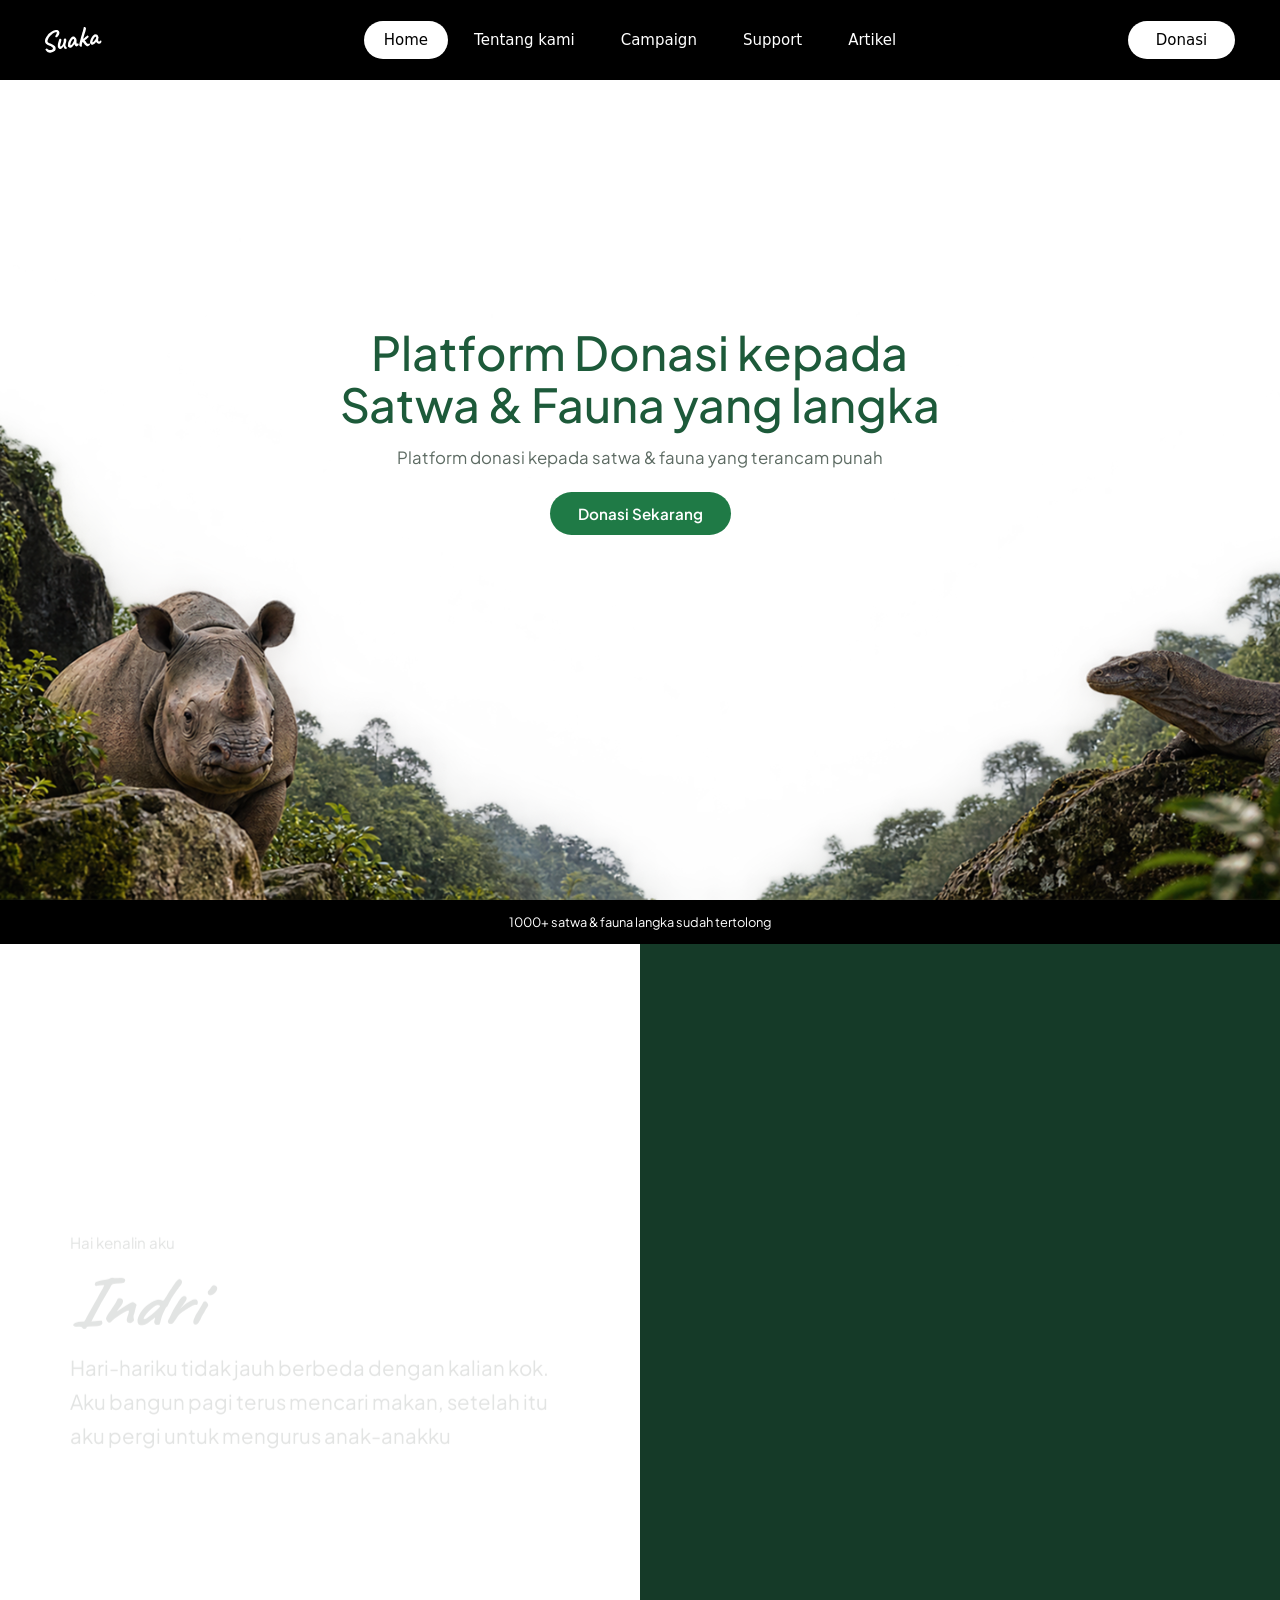
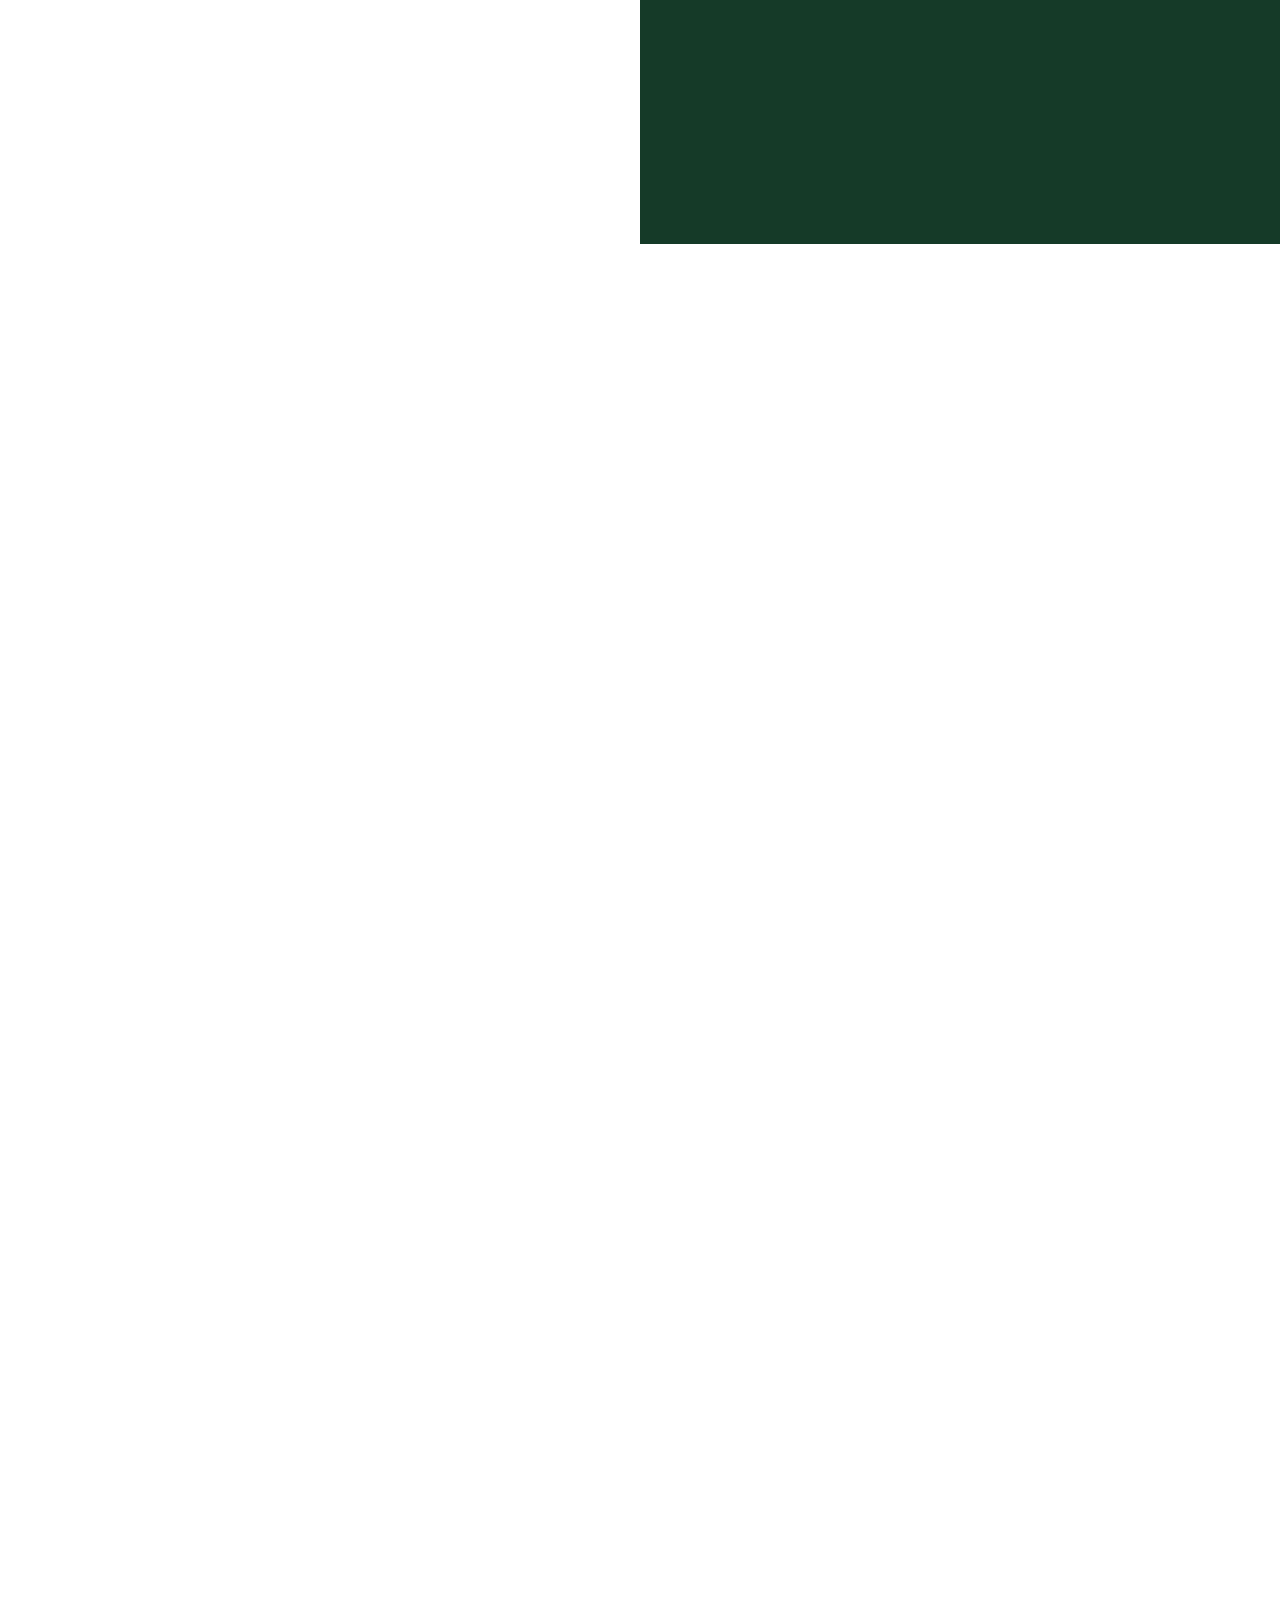
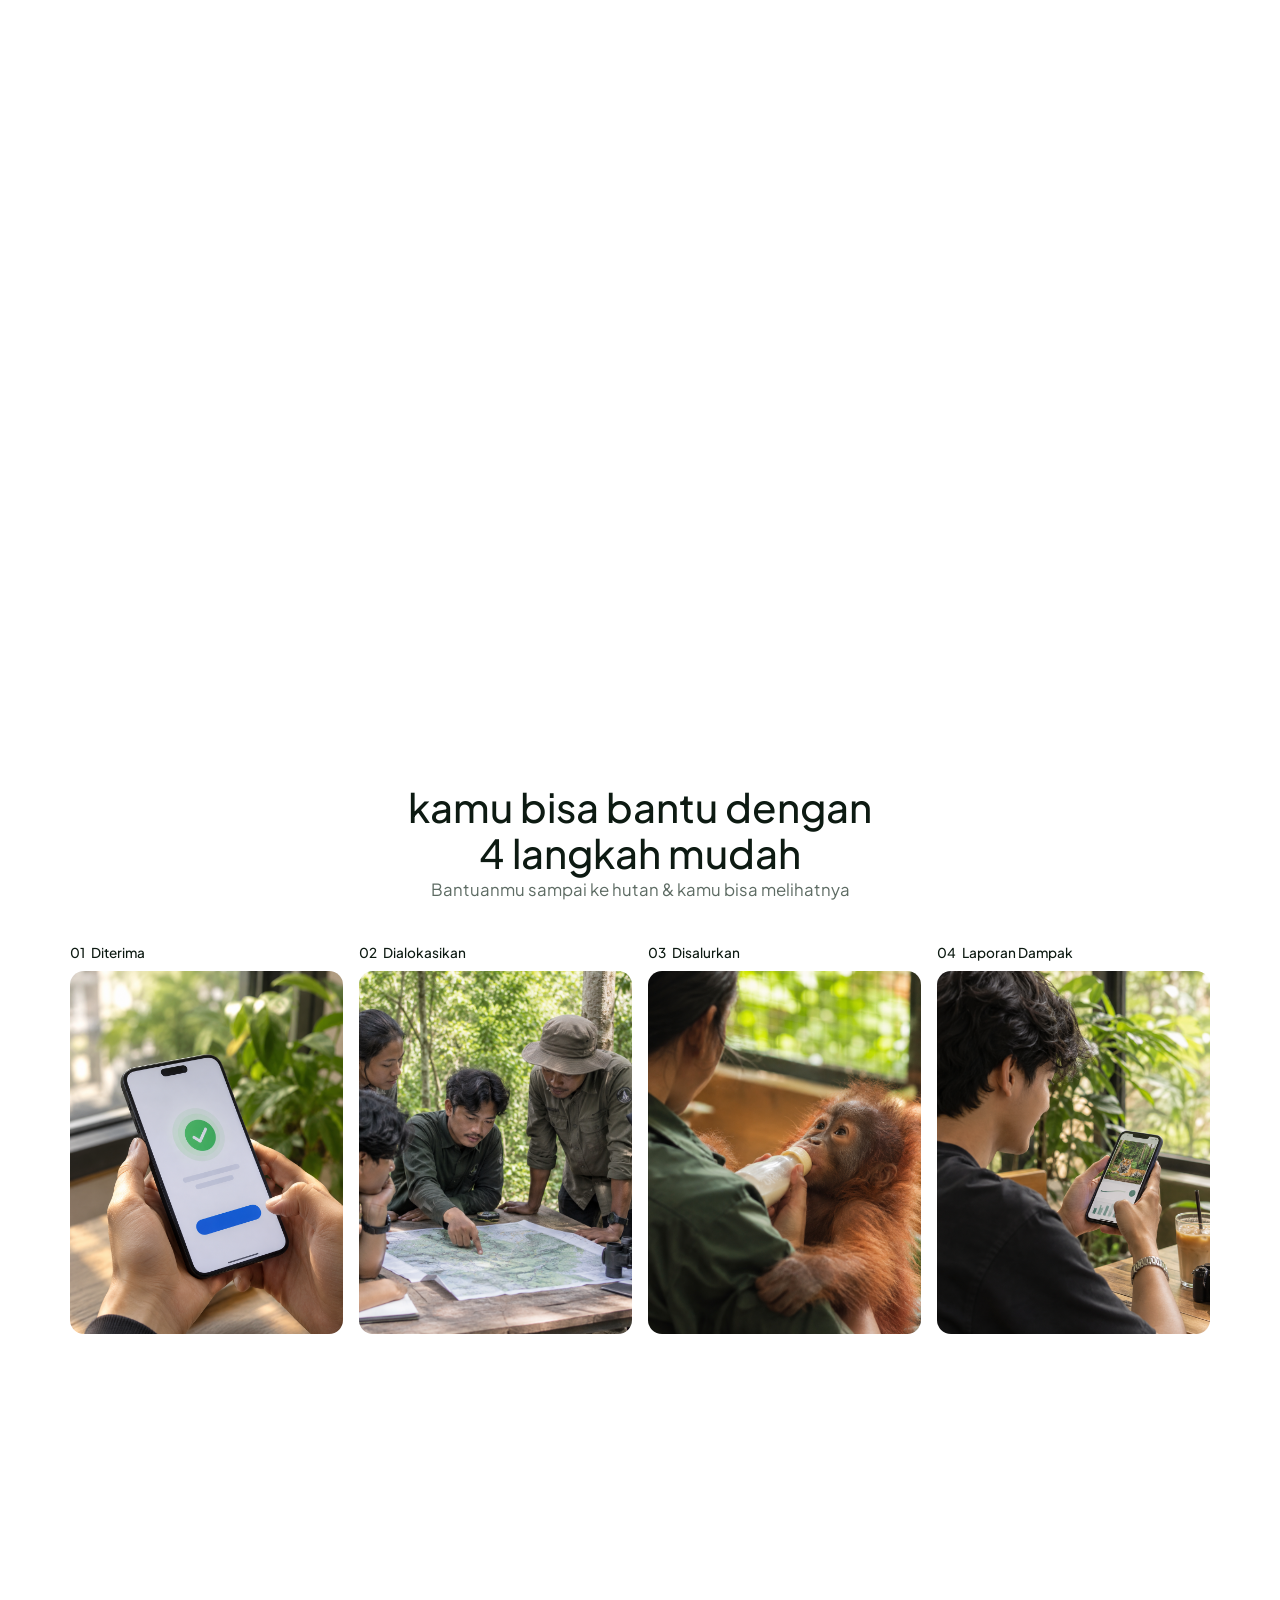
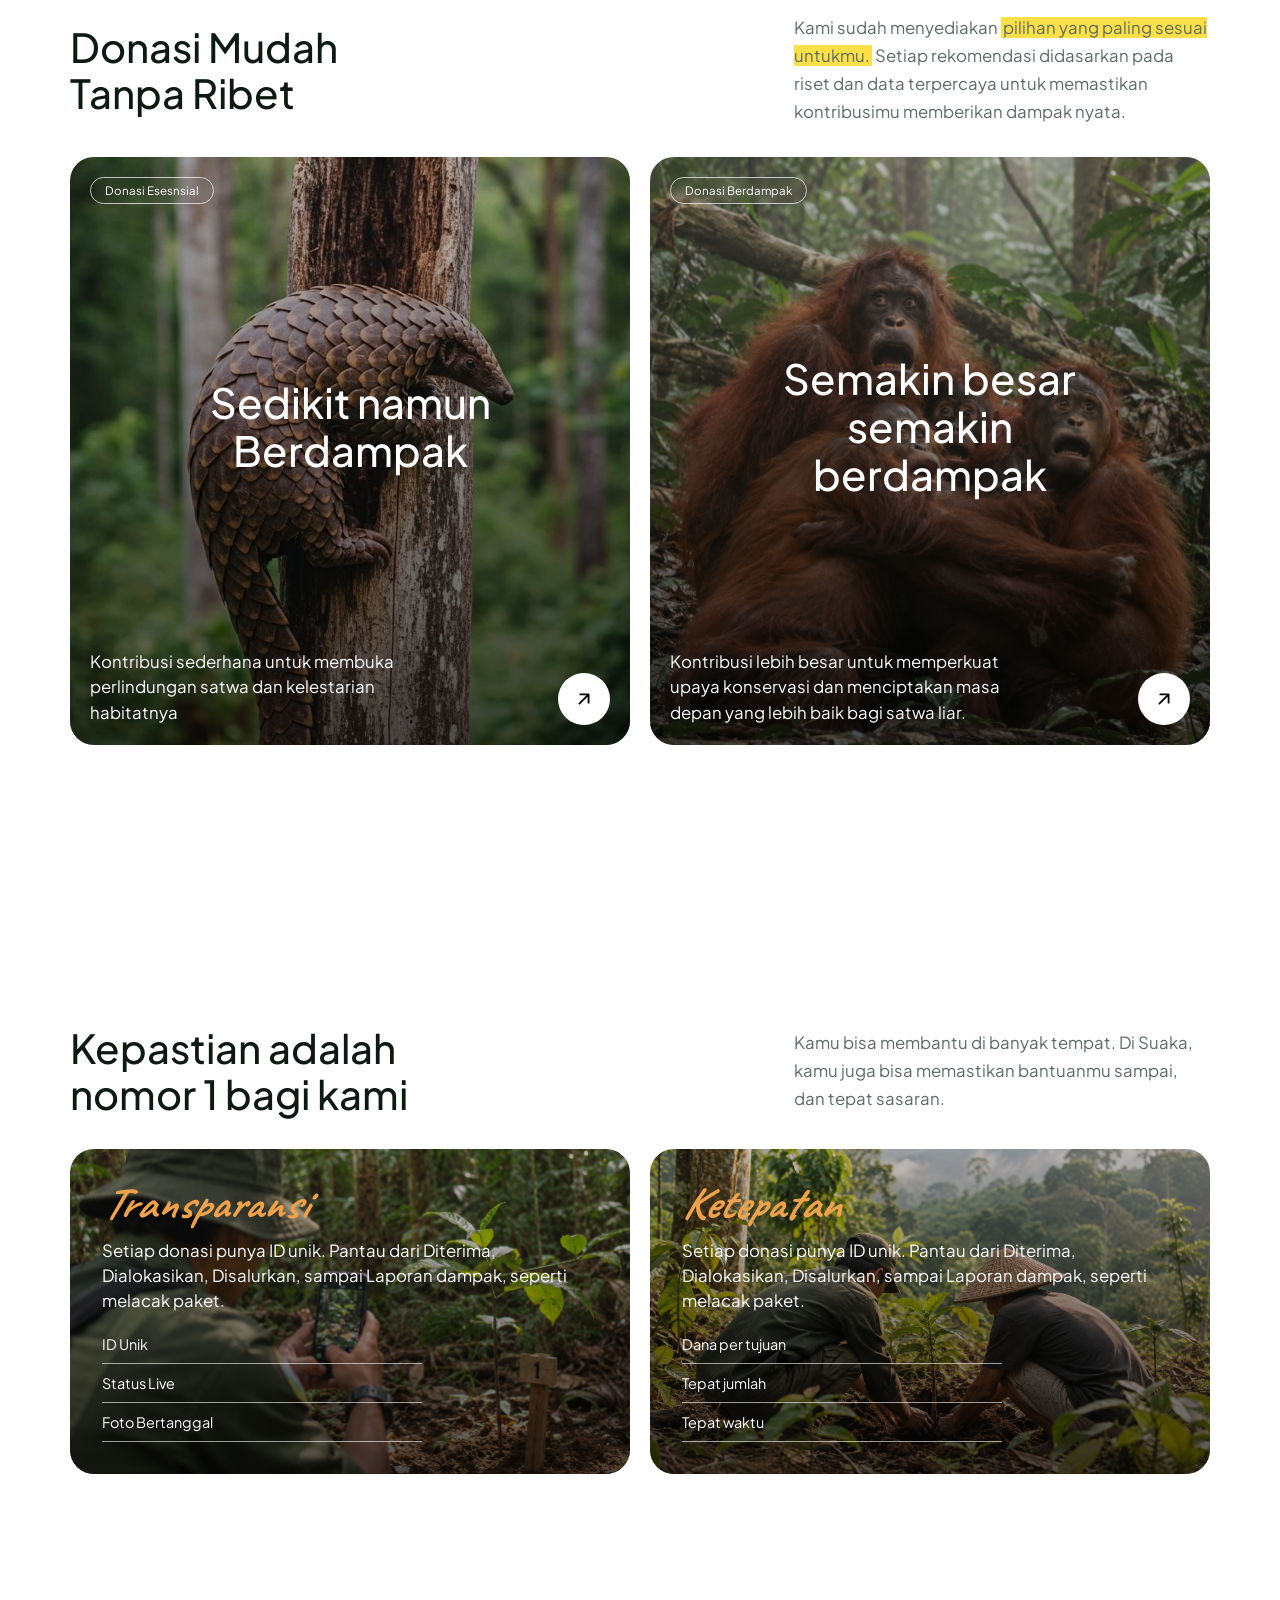
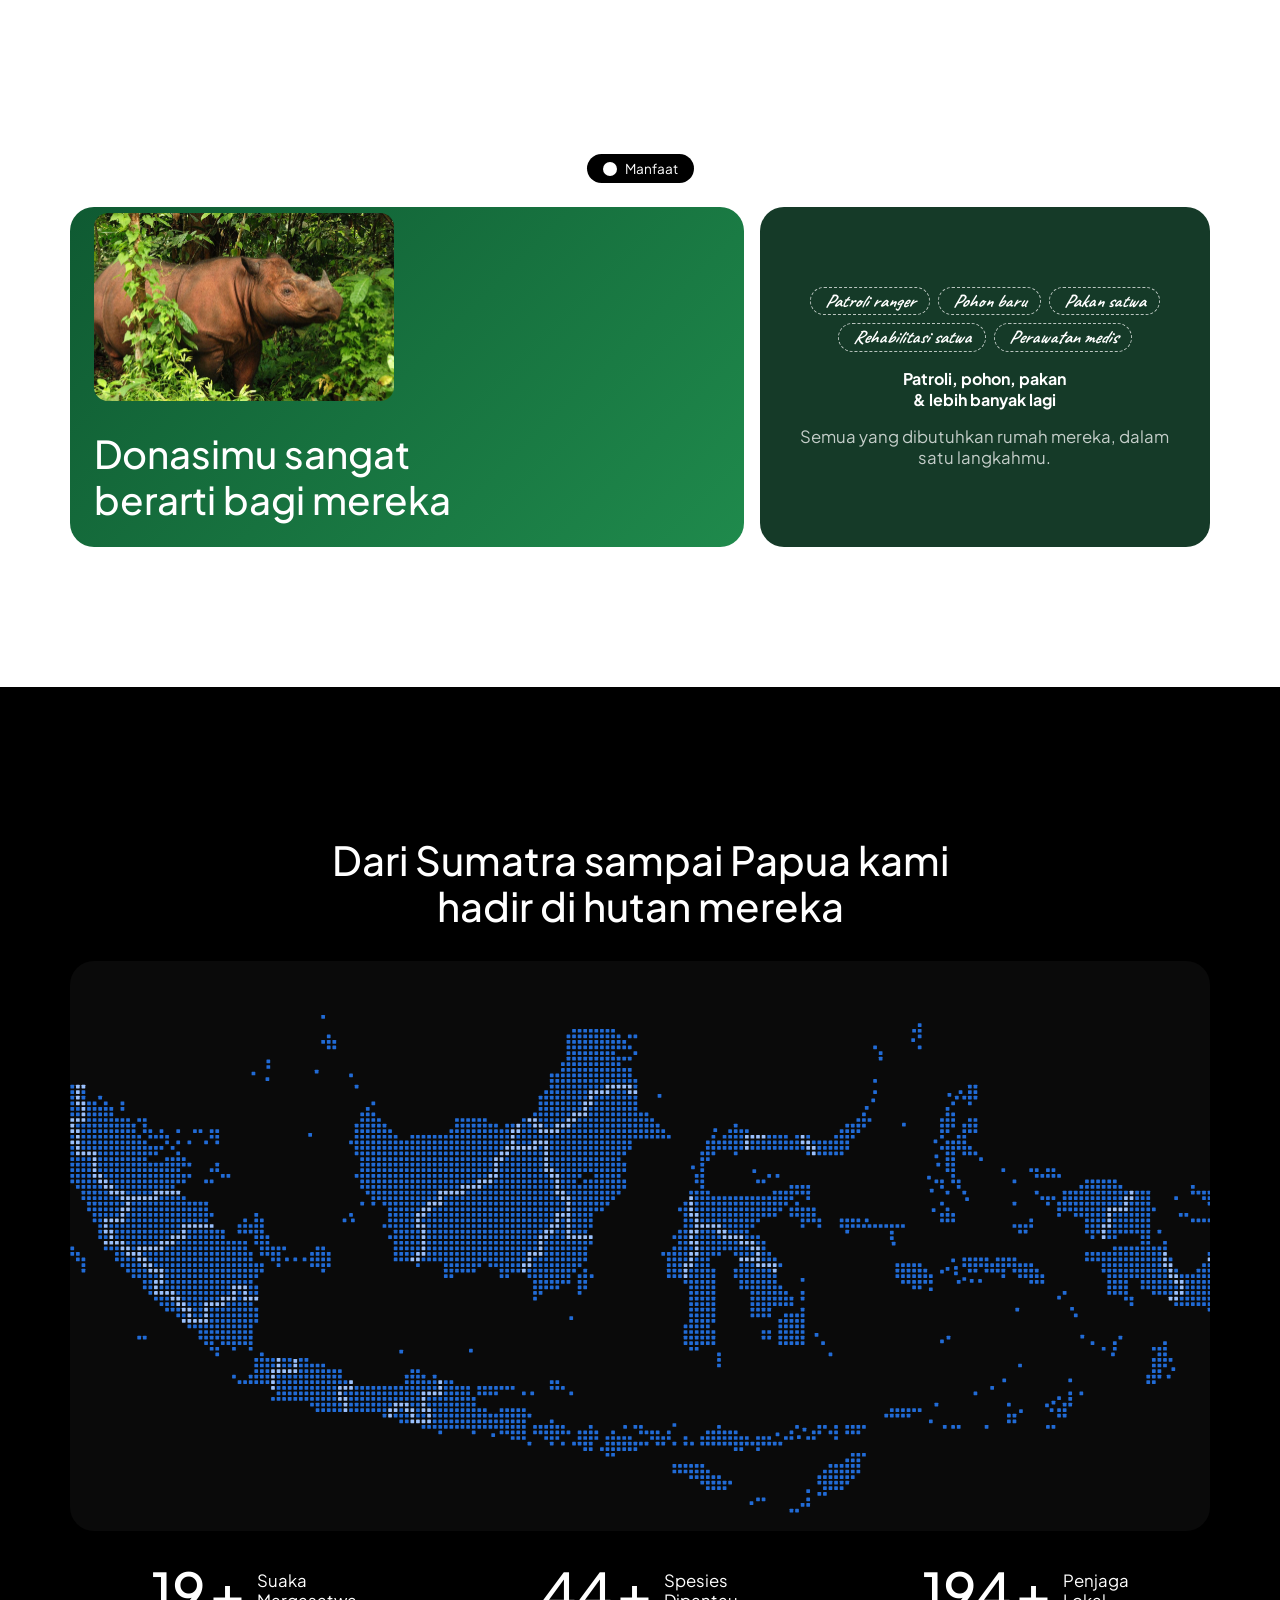
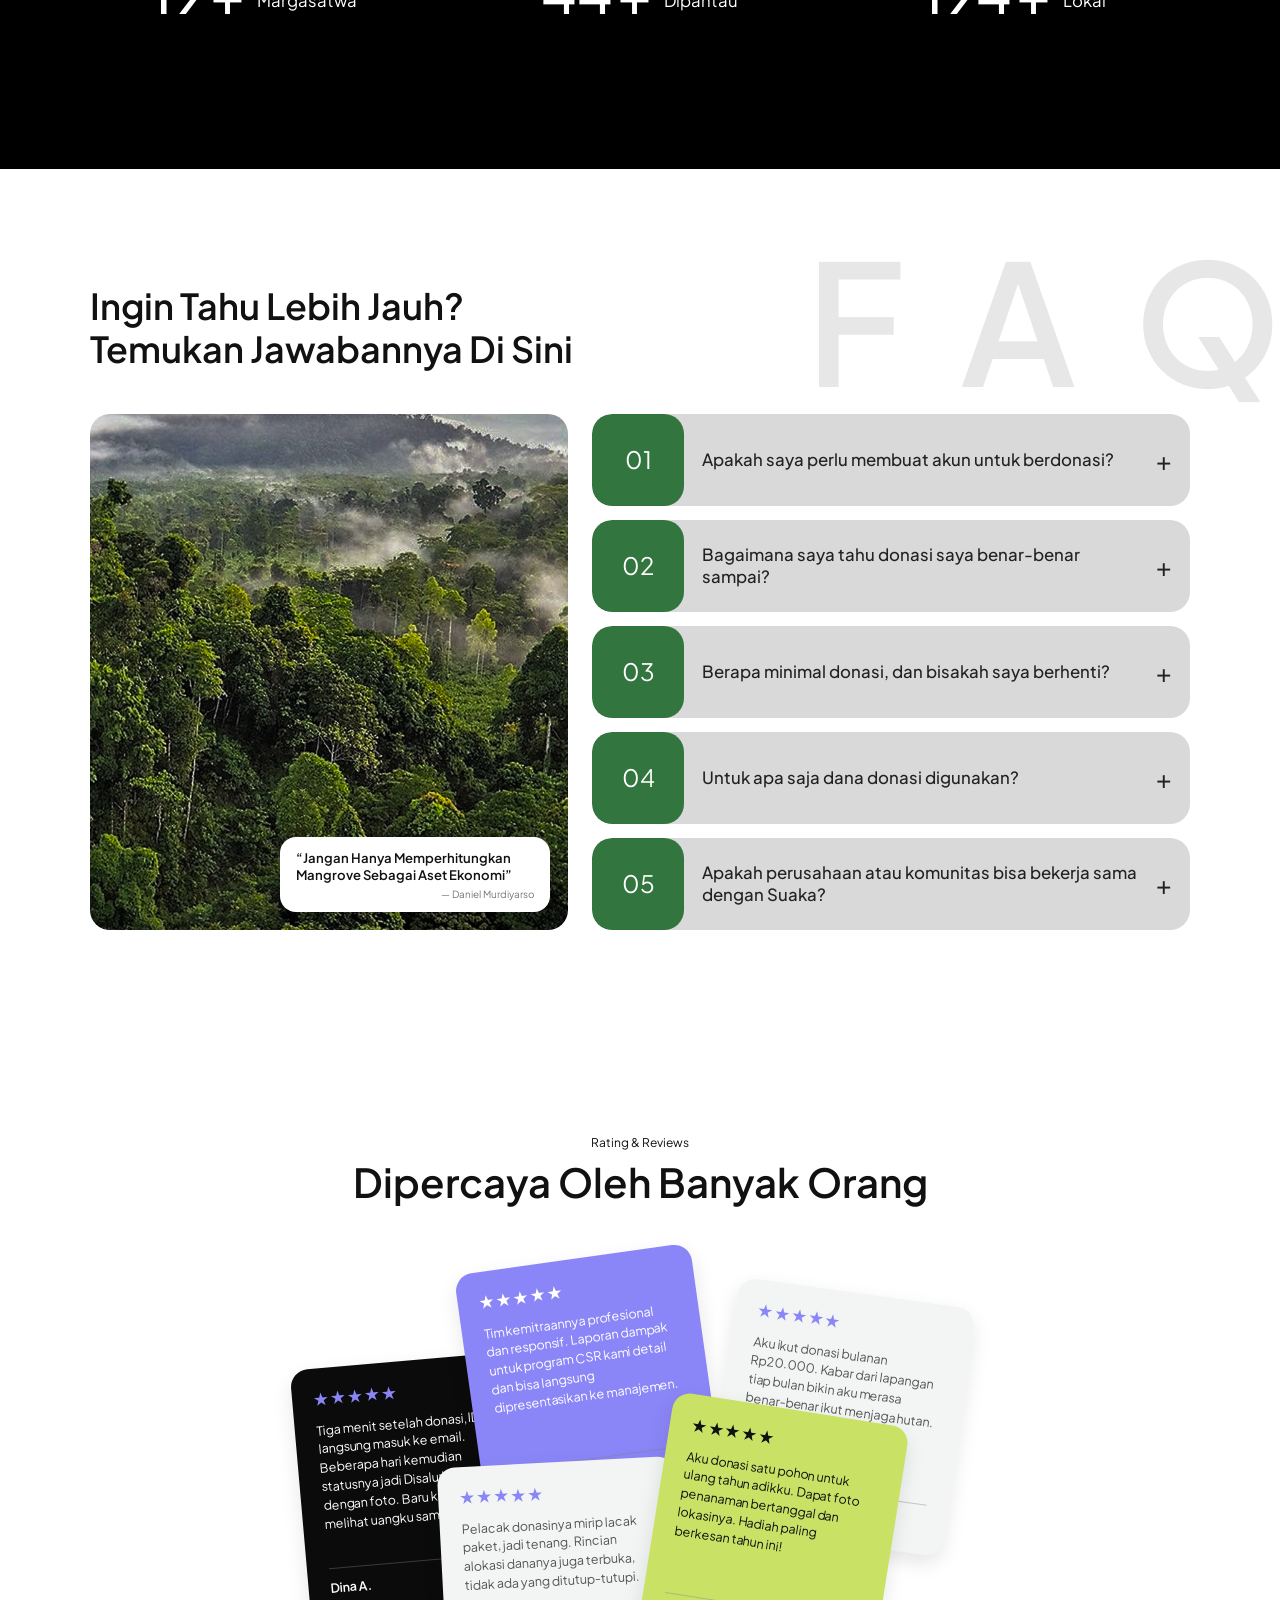
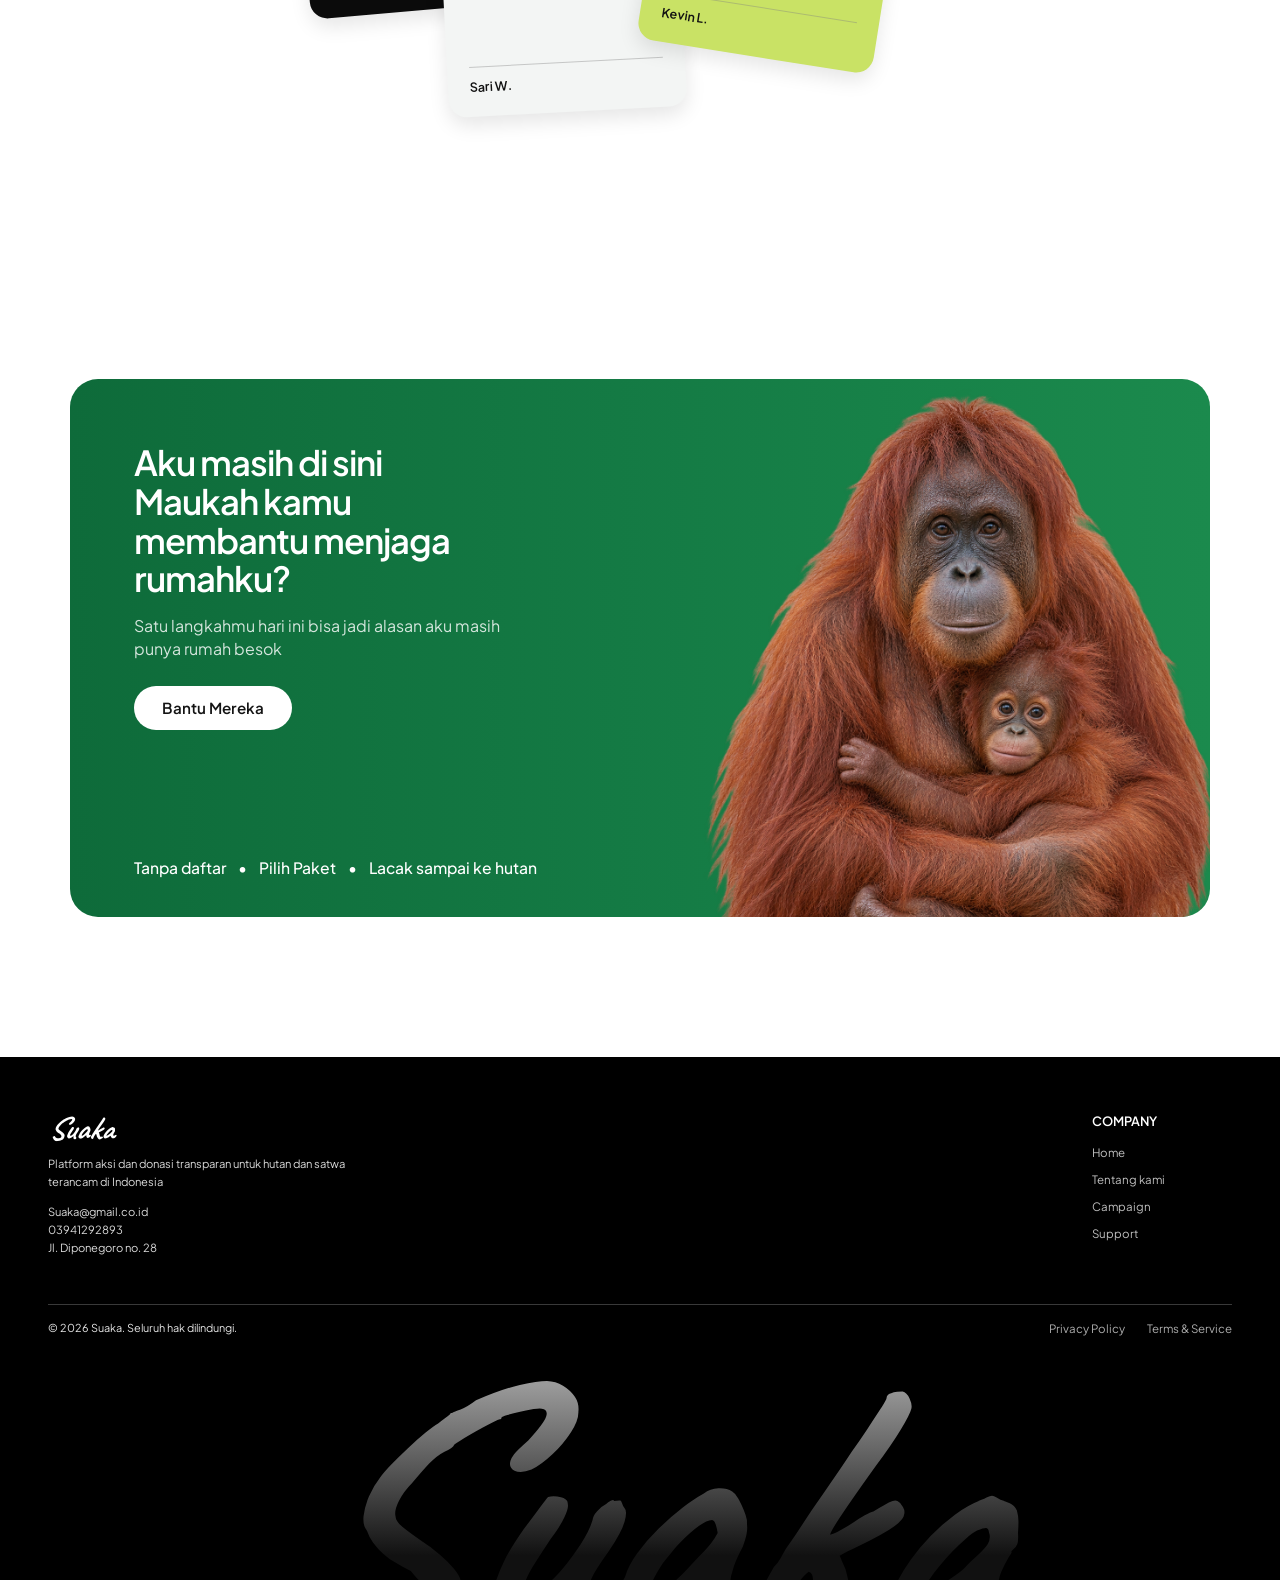
==== index.html @ 763af108 "first commit" ====
<!doctype html>
<html lang="id">
  <head>
    <meta charset="UTF-8" />
    <meta name="viewport" content="width=device-width, initial-scale=1" />
    <title>Suaka — Platform Donasi untuk Satwa & Fauna Langka</title>
    <link rel="preconnect" href="https://fonts.googleapis.com" />
    <link rel="preconnect" href="https://fonts.gstatic.com" crossorigin />
    <link
      href="https://fonts.googleapis.com/css2?family=Caveat:wght@500;700&family=Plus+Jakarta+Sans:wght@400;500;600&display=swap"
      rel="stylesheet"
    />
    <link rel="icon" href="/Asset/icons/tabicon.svg" type="image/svg+xml" />
    <link rel="stylesheet" href="css/components/navbar.css" />
    <link rel="stylesheet" href="css/components/footer.css" />
    <link rel="stylesheet" href="/css/pages/index.css" />
    <link rel="stylesheet" href="/css/components/button.css" />
    <link rel="stylesheet" href="/css/components/reveal.css" />
    <script>
      document.documentElement.classList.add("js");
    </script>
  </head>
  <body>
    <svg width="0" height="0" style="position: absolute" aria-hidden="true">
      <symbol id="i-arrow" viewBox="0 0 24 24">
        <path
          d="M7 17 17 7M8 7h9v9"
          fill="none"
          stroke="currentColor"
          stroke-width="2"
          stroke-linecap="round"
          stroke-linejoin="round"
        />
      </symbol>
    </svg>

    <div id="navbar-container"></div>
    <main>
      <section class="hero">
        <picture class="hero__bg">
          <source
            media="(max-width: 900px)"
            srcset="Asset/Image/HOMEPAGE/HeroBackground-Mobile.png"
          />
          <img
            src="Asset/Image/HOMEPAGE/hero background.png"
            alt="Badak dan komodo di tepi hutan"
          />
        </picture>
        <div class="hero__content">
          <h1>Platform Donasi kepada Satwa &amp; Fauna yang langka</h1>
          <p>Platform donasi kepada satwa &amp; fauna yang terancam punah</p>
          <a class="btn btn--green" href="Donation.html">Donasi Sekarang</a>
        </div>
      </section>
      <div class="ticker">1000+ satwa &amp; fauna langka sudah tertolong</div>

      <section class="story" id="story">
        <div class="story__text">
          <article class="story__block">
            <small>Hai kenalin aku</small>
            <h2 class="script script--xl">Indri</h2>
            <p>
              Hari-hariku tidak jauh berbeda dengan kalian kok. Aku bangun pagi
              terus mencari makan, setelah itu aku pergi untuk mengurus
              anak-anakku
            </p>
          </article>
          <article class="story__block">
            <h2 class="script">Hutan ini rumahku</h2>
            <p class="small">
              Aku hafal tiap jalurnya. Pohon mana yang berbuah, sungai mana yang
              jernih, dahan mana yang aman untuk tidur.
            </p>
          </article>
          <article class="story__block">
            <h2 class="script">Belakangan, rumahku makin sempit</h2>
            <p class="small">
              Pohon-pohon yang kukenal hilang satu per satu. Jalan menuju
              makanan jadi lebih jauh. Sekarang kami tinggal [N] ekor di alam
              liar.
            </p>
          </article>
          <article class="story__block">
            <h2 class="script">Mungkin kamu bisa bantu</h2>
            <p class="small">
              Hutan masih bisa dijaga, dan aku masih bisa pulang. Kalau kamu
              mau, mulailah dari sini.
            </p>
          </article>
        </div>
        <div class="story__media">
          <div class="media fill" data-label="video">
            <video
              src="/Asset/Video/video1x1suaka.mp4"
              autoplay
              muted
              loop
              playsinline
              preload="auto"
            ></video>
          </div>
        </div>
      </section>

      <section class="section">
        <div class="wrap">
          <header class="center">
            <h2 class="h2">kamu bisa bantu dengan<br />4 langkah mudah</h2>
            <p class="muted">
              Bantuanmu sampai ke hutan &amp; kamu bisa melihatnya
            </p>
          </header>
          <div class="steps">
            <article class="step">
              <h3><span>01</span> Diterima</h3>
              <div class="media" data-label="Foto: konfirmasi donasi di ponsel">
                <img
                  src="/Asset/Image/HOMEPAGE/Home-Langkah-Diterima.png"
                  alt=""
                />
              </div>
            </article>
            <article class="step">
              <h3><span>02</span> Dialokasikan</h3>
              <div class="media" data-label="Foto: tim membaca peta">
                <img
                  src="/Asset/Image/HOMEPAGE/Home-Langkah-Dialokasikan.png"
                  alt=""
                />
              </div>
            </article>
            <article class="step">
              <h3><span>03</span> Disalurkan</h3>
              <div class="media" data-label="Foto: ranger merawat orangutan">
                <img
                  src="/Asset/Image/HOMEPAGE/Home-Langkah-Disalurkan.png"
                  alt=""
                />
              </div>
            </article>
            <article class="step">
              <h3><span>04</span> Laporan Dampak</h3>
              <div class="media" data-label="Foto: laporan di tablet">
                <img
                  src="/Asset/Image/HOMEPAGE/Home_langkah_Laporan.png"
                  alt=""
                />
              </div>
            </article>
          </div>
        </div>
      </section>

      <section class="section">
        <div class="wrap">
          <header class="sec-head">
            <h2 class="h2">Donasi Mudah<br />Tanpa Ribet</h2>
            <p class="muted">
              Kami sudah menyediakan
              <mark>pilihan yang paling sesuai untukmu.</mark> Setiap
              rekomendasi didasarkan pada riset dan data terpercaya untuk
              memastikan kontribusimu memberikan dampak nyata.
            </p>
          </header>
          <div class="grid-2">
            <a class="card card--photo" href="donasi.html#esensial">
              <div class="media fill" data-label="Foto: trenggiling">
                <img
                  src="/Asset/Image/HOMEPAGE/Home_Donasi_Dampak.jpg"
                  alt=""
                />
              </div>
              <span class="chip">Donasi Esesnsial</span>
              <h3 class="card__title">Sedikit namun<br />Berdampak</h3>
              <p class="card__cap">
                Kontribusi sederhana untuk membuka perlindungan satwa dan
                kelestarian habitatnya
              </p>
              <span class="circle"
                ><svg width="22" height="22"><use href="#i-arrow" /></svg
              ></span>
            </a>
            <a class="card card--photo" href="donasi.html#berdampak">
              <div class="media fill" data-label="Foto: orangutan">
                <img
                  src="/Asset/Image/HOMEPAGE/Home-DonasiBerdampak.png"
                  alt=""
                />
              </div>
              <span class="chip">Donasi Berdampak</span>
              <h3 class="card__title">
                Semakin besar<br />semakin<br />berdampak
              </h3>
              <p class="card__cap">
                Kontribusi lebih besar untuk memperkuat upaya konservasi dan
                menciptakan masa depan yang lebih baik bagi satwa liar.
              </p>
              <span class="circle"
                ><svg width="22" height="22"><use href="#i-arrow" /></svg
              ></span>
            </a>
          </div>
        </div>
      </section>

      <section class="section">
        <div class="wrap">
          <header class="sec-head">
            <h2 class="h2">Kepastian adalah<br />nomor 1 bagi kami</h2>
            <p class="muted">
              Kamu bisa membantu di banyak tempat. Di Suaka, kamu juga bisa
              memastikan bantuanmu sampai, dan tepat sasaran.
            </p>
          </header>
          <div class="grid-2">
            <article class="card card--info">
              <div class="media fill" data-label="Foto: ranger">
                <img src="/Asset/Image/HOMEPAGE/Home_Transparansi.png" alt="" />
              </div>
              <h3 class="script script--gold">Transparansi</h3>
              <p>
                Setiap donasi punya ID unik. Pantau dari Diterima, Dialokasikan,
                Disalurkan, sampai Laporan dampak, seperti melacak paket.
              </p>
              <ul class="lines">
                <li>ID Unik</li>
                <li>Status Live</li>
                <li>Foto Bertanggal</li>
              </ul>
            </article>
            <article class="card card--info">
              <div class="media fill" data-label="Foto: tim lapangan">
                <img src="/Asset/Image/HOMEPAGE/Home_Ketepatan.png" alt="" />
              </div>
              <h3 class="script script--gold">Ketepatan</h3>
              <p>
                Setiap donasi punya ID unik. Pantau dari Diterima, Dialokasikan,
                Disalurkan, sampai Laporan dampak, seperti melacak paket.
              </p>
              <ul class="lines">
                <li>Dana per tujuan</li>
                <li>Tepat jumlah</li>
                <li>Tepat waktu</li>
              </ul>
            </article>
          </div>
        </div>
      </section>

      <section class="section">
        <div class="wrap">
          <div class="center">
            <span class="pill"><i></i>Manfaat</span>
          </div>
          <div class="benefit">
            <div class="benefit__main">
              <div class="media benefit__img" data-label="Foto: badak">
                <img src="/Asset/Image/HOMEPAGE/Home_Manfaat.jpg" alt="" />
              </div>
              <h3>Donasimu sangat<br />berarti bagi mereka</h3>
            </div>
            <div class="benefit__side">
              <ul class="tags">
                <li class="script">Patroli ranger</li>
                <li class="script">Pohon baru</li>
                <li class="script">Pakan satwa</li>
                <li class="script">Rehabilitasi satwa</li>
                <li class="script">Perawatan medis</li>
              </ul>
              <p>
                <b>Patroli, pohon, pakan<br />&amp; lebih banyak lagi</b>
              </p>
              <small
                >Semua yang dibutuhkan rumah mereka, dalam satu
                langkahmu.</small
              >
            </div>
          </div>
        </div>
      </section>

      <section class="reach">
        <div class="wrap">
          <h2 class="h2">
            Dari Sumatra sampai Papua kami<br />hadir di hutan mereka
          </h2>

          <div
            class="media reach__map"
            data-label="SVG peta Indonesia (titik-titik)"
          >
            <img src="/Asset/Svg/Hero_Indonesia_Map.svg" alt="" />
          </div>
          <div class="stats">
            <div class="stat">
              <b data-count="20">0</b><span>+</span
              ><small>Suaka<br />Margasatwa</small>
            </div>
            <div class="stat">
              <b data-count="45">0</b><span>+</span
              ><small>Spesies<br />Dipantau</small>
            </div>
            <div class="stat">
              <b data-count="200">0</b><span>+</span
              ><small>Penjaga<br />Lokal</small>
            </div>
          </div>
        </div>
      </section>
      <!-- ================= FAQ ================= -->
      <section class="faq" id="faq" aria-labelledby="faqTitle">
        <div class="faq__wrap">
          <header class="faq__head">
            <h2 id="faqTitle">
              Ingin Tahu Lebih Jauh?<br />Temukan Jawabannya Di Sini
            </h2>
            <span class="faq__mark" aria-hidden="true">FAQ</span>
          </header>

          <div class="faq__grid">
            <figure class="faq__photo">
              <!-- Ganti dengan <img src="..." alt="Hutan tropis berkabut"> -->
              <div class="media" data-label="Foto: hutan tropis berkabut">
                <img src="/Asset/Image/HOMEPAGE/Home_faq.png" alt="" />
              </div>
              <figcaption class="faq__quote">
                <p>
                  “Jangan Hanya Memperhitungkan Mangrove Sebagai Aset Ekonomi”
                </p>
                <cite>— Daniel Murdiyarso</cite>
              </figcaption>
            </figure>

            <div class="faq__list">
              <article class="faq__item">
                <h3>
                  <button
                    class="faq__q"
                    type="button"
                    id="faq-q1"
                    aria-expanded="false"
                    aria-controls="faq-a1"
                  >
                    <span class="faq__n">01</span
                    ><span
                      >Apakah saya perlu membuat akun untuk berdonasi?</span
                    >
                  </button>
                </h3>
                <div
                  class="faq__a"
                  id="faq-a1"
                  role="region"
                  aria-labelledby="faq-q1"
                >
                  <div>
                    <p>
                      Tidak perlu. Kamu bisa berdonasi tanpa akun dan langsung
                      mendapat ID donasi unik yang dipakai untuk melacak
                      donasimu.
                    </p>
                  </div>
                </div>
              </article>

              <article class="faq__item">
                <h3>
                  <button
                    class="faq__q"
                    type="button"
                    id="faq-q2"
                    aria-expanded="false"
                    aria-controls="faq-a2"
                  >
                    <span class="faq__n">02</span
                    ><span
                      >Bagaimana saya tahu donasi saya benar-benar sampai?</span
                    >
                  </button>
                </h3>
                <div
                  class="faq__a"
                  id="faq-a2"
                  role="region"
                  aria-labelledby="faq-q2"
                >
                  <div>
                    <p>
                      Lewat Pelacak Donasi: statusnya bergerak dari Diterima,
                      Dialokasikan, Disalurkan, hingga Laporan Dampak. Setiap
                      tahap punya tanggal dan keterangan, dilengkapi foto
                      bertanggal dari lapangan.
                    </p>
                  </div>
                </div>
              </article>

              <article class="faq__item">
                <h3>
                  <button
                    class="faq__q"
                    type="button"
                    id="faq-q3"
                    aria-expanded="false"
                    aria-controls="faq-a3"
                  >
                    <span class="faq__n">03</span
                    ><span
                      >Berapa minimal donasi, dan bisakah saya berhenti?</span
                    >
                  </button>
                </h3>
                <div
                  class="faq__a"
                  id="faq-a3"
                  role="region"
                  aria-labelledby="faq-q3"
                >
                  <div>
                    <p>
                      Sekali donasi mulai dari Rp25.000, dan donasi bulanan
                      mulai dari Rp20.000 per bulan. Donasi bulanan bisa kamu
                      hentikan kapan saja.
                    </p>
                  </div>
                </div>
              </article>

              <article class="faq__item">
                <h3>
                  <button
                    class="faq__q"
                    type="button"
                    id="faq-q4"
                    aria-expanded="false"
                    aria-controls="faq-a4"
                  >
                    <span class="faq__n">04</span
                    ><span>Untuk apa saja dana donasi digunakan?</span>
                  </button>
                </h3>
                <div
                  class="faq__a"
                  id="faq-a4"
                  role="region"
                  aria-labelledby="faq-q4"
                >
                  <div>
                    <p>
                      Untuk program di lapangan: patroli ranger, penanaman
                      pohon, pakan satwa, rehabilitasi, dan perawatan medis.
                      Rincian alokasinya terbuka dan bisa kamu lihat sebelum
                      membayar.
                    </p>
                  </div>
                </div>
              </article>

              <article class="faq__item">
                <h3>
                  <button
                    class="faq__q"
                    type="button"
                    id="faq-q5"
                    aria-expanded="false"
                    aria-controls="faq-a5"
                  >
                    <span class="faq__n">05</span
                    ><span
                      >Apakah perusahaan atau komunitas bisa bekerja sama dengan
                      Suaka?</span
                    >
                  </button>
                </h3>
                <div
                  class="faq__a"
                  id="faq-a5"
                  role="region"
                  aria-labelledby="faq-q5"
                >
                  <div>
                    <p>
                      Bisa. Ada skema Sponsorship Program, Kolaborasi Program,
                      dan Mitra Utama. Ajukan lewat
                      <a href="/kemitraan.html">formulir kemitraan</a>, dan tim
                      kami akan menghubungimu.
                    </p>
                  </div>
                </div>
              </article>
            </div>
          </div>
        </div>
      </section>

      <!-- ================= TESTIMONI ================= -->
      <section class="reviews" aria-labelledby="revTitle">
        <p class="reviews__eyebrow">Rating &amp; Reviews</p>
        <h2 id="revTitle">Dipercaya Oleh Banyak Orang</h2>

        <div class="rev">
          <figure class="rcard rcard--black" tabindex="0">
            <div class="stars" role="img" aria-label="5 dari 5 bintang">
              ★★★★★
            </div>
            <blockquote>
              Tiga menit setelah donasi, ID unik langsung masuk ke email.
              Beberapa hari kemudian statusnya jadi Disalurkan lengkap dengan
              foto. Baru kali ini aku bisa melihat uangku sampai.
            </blockquote>
            <figcaption>Dina A.</figcaption>
          </figure>

          <figure class="rcard rcard--purple" tabindex="0">
            <div class="stars" role="img" aria-label="5 dari 5 bintang">
              ★★★★★
            </div>
            <blockquote>
              Tim kemitraannya profesional dan responsif. Laporan dampak untuk
              program CSR kami detail dan bisa langsung dipresentasikan ke
              manajemen.
            </blockquote>
            <figcaption>Raka P.</figcaption>
          </figure>

          <figure class="rcard rcard--grey1" tabindex="0">
            <div class="stars" role="img" aria-label="5 dari 5 bintang">
              ★★★★★
            </div>
            <blockquote>
              Aku ikut donasi bulanan Rp20.000. Kabar dari lapangan tiap bulan
              bikin aku merasa benar-benar ikut menjaga hutan.
            </blockquote>
            <figcaption>Made S.</figcaption>
          </figure>

          <figure class="rcard rcard--grey2" tabindex="0">
            <div class="stars" role="img" aria-label="5 dari 5 bintang">
              ★★★★★
            </div>
            <blockquote>
              Pelacak donasinya mirip lacak paket, jadi tenang. Rincian alokasi
              dananya juga terbuka, tidak ada yang ditutup-tutupi.
            </blockquote>
            <figcaption>Sari W.</figcaption>
          </figure>

          <figure class="rcard rcard--lime" tabindex="0">
            <div class="stars" role="img" aria-label="5 dari 5 bintang">
              ★★★★★
            </div>
            <blockquote>
              Aku donasi satu pohon untuk ulang tahun adikku. Dapat foto
              penanaman bertanggal dan lokasinya. Hadiah paling berkesan tahun
              ini!
            </blockquote>
            <figcaption>Kevin L.</figcaption>
          </figure>
        </div>
      </section>

      <section class="section">
        <div class="wrap">
          <div class="cta">
            <div class="cta__text">
              <h2>
                Aku masih di sini<br />Maukah kamu membantu menjaga<br />rumahku?
              </h2>
              <p>
                Satu langkahmu hari ini bisa jadi alasan aku masih punya rumah
                besok
              </p>
              <a class="btn" href="Donation.html">Bantu Mereka</a>
              <ul class="cta__notes">
                <li>Tanpa daftar</li>
                <li>Pilih Paket</li>
                <li>Lacak sampai ke hutan</li>
              </ul>
            </div>
            <div
              class="media cta__img"
              data-label="Foto: orangutan dan anaknya (PNG tanpa latar)"
            >
              <img src="/Asset/Image/HOMEPAGE/Home-LastCTA.png" alt="" />
            </div>
          </div>
        </div>
      </section>
    </main>
    <div id="site-footer"></div>

    <script src="/js/pages/faq-reviews.js" defer></script>
    <script src="/js/core/reveal.js" defer></script>
    <script src="js/pages/index.js" defer></script>
    <script src="/js/core/components.js" defer></script>
    <script src="/js/modules/navbar.js" defer></script>
  </body>
</html>
---- css/components/navbar.css ----
:root {
  --nav-bg: #000;
  --nav-fg: #fff;
  --nav-active-bg: #fff;
  --nav-active-fg: #000;

  --nav-gap-scrolled: 12px;
  --nav-speed: 0.45s;
  --nav-ease: cubic-bezier(0.4, 0, 0.2, 1);
}

.navbar {
  --nav-h: 64px;

  position: fixed;
  top: 0;
  left: 0;
  right: 0;
  z-index: 1000;
  margin: 0;
  border-radius: 0;
  background: var(--nav-bg);
  color: var(--nav-fg);
  font-family:
    "Inter",
    system-ui,
    -apple-system,
    "Segoe UI",
    Roboto,
    sans-serif;
  transition:
    margin var(--nav-speed) var(--nav-ease),
    border-radius var(--nav-speed) var(--nav-ease),
    box-shadow var(--nav-speed) var(--nav-ease);
}

.navbar.is-scrolled {
  --nav-h: 56px;

  margin: 8px;
  border-radius: 40px;
  box-shadow:
    0 0 0 1px rgba(14, 8, 8, 0.08),
    0 10px 30px rgba(0, 0, 0, 0.35);
}

.navbar__inner {
  display: flex;
  align-items: center;
  justify-content: space-between;
  height: var(--nav-h);
  padding: 0 20px;
  transition:
    height var(--nav-speed) var(--nav-ease),
    padding var(--nav-speed) var(--nav-ease);
}

.navbar.is-scrolled .navbar__inner {
  padding: 0 12px 0 20px;
}

.navbar__brand {
  display: inline-flex;
  align-items: center;
  justify-self: start;
  color: inherit;
  text-decoration: none;
}
.navbar__brand img {
  display: block;
  height: 26px;
  width: auto;
  filter: brightness(0) invert(1);
}

.navbar__logo {
  display: block;
  height: 32px;
  width: auto;
}

.navbar__logo--placeholder {
  display: inline-flex;
  align-items: center;
  justify-content: center;
  min-width: 96px;
  height: 32px;
  border: 1px dashed rgba(255, 255, 255, 0.4);
  border-radius: 8px;
  font-size: 0.75rem;
  letter-spacing: 0.08em;
  color: rgba(255, 255, 255, 0.6);
}

.navbar__toggle {
  position: relative;
  width: 44px;
  height: 44px;
  padding: 0;
  border: 0;
  border-radius: 50%;
  background: transparent;
  color: inherit;
  cursor: pointer;
}

.navbar__bar {
  position: absolute;
  left: 12px;
  right: 12px;
  height: 2px;
  border-radius: 2px;
  background: currentColor;
  transition:
    top 0.3s var(--nav-ease),
    transform 0.3s var(--nav-ease);
}

.navbar__bar:nth-child(1) {
  top: 17px;
}
.navbar__bar:nth-child(2) {
  top: 25px;
}

.navbar.is-open .navbar__bar:nth-child(1) {
  top: 21px;
  transform: rotate(45deg);
}
.navbar.is-open .navbar__bar:nth-child(2) {
  top: 21px;
  transform: rotate(-45deg);
}

.navbar__nav {
  position: absolute;
  top: calc(100% + 8px);
  left: 0;
  right: 0;
  display: flex;
  flex-direction: column;
  gap: 8px;
  padding: 12px;
  border-radius: 28px;
  background: var(--nav-bg);
  box-shadow:
    0 0 0 1px rgba(255, 255, 255, 0.1),
    0 16px 40px rgba(0, 0, 0, 0.35);

  opacity: 0;
  visibility: hidden;
  transform: translateY(-8px) scale(0.98);
  transform-origin: top center;
  transition:
    opacity 0.25s ease,
    transform 0.3s var(--nav-ease),
    visibility 0s linear 0.3s;
}

.navbar.is-open .navbar__nav {
  opacity: 1;
  visibility: visible;
  transform: none;
  transition:
    opacity 0.25s ease,
    transform 0.3s var(--nav-ease),
    visibility 0s;
}

.navbar__links {
  position: relative;
  display: flex;
  flex-direction: column;
  gap: 4px;
  margin: 0;
  padding: 0;
  list-style: none;
}

.navbar__link {
  position: relative;
  z-index: 1;
  display: block;
  padding: 14px 20px;
  border-radius: 999px;
  color: var(--nav-fg);
  font-size: 1rem;
  font-weight: 500;
  line-height: 1.2;
  text-decoration: none;
  white-space: nowrap;
  transition:
    color 0.35s var(--nav-ease),
    background-color 0.2s ease;
}

.navbar__link:not(.is-active):hover {
  color: rgba(255, 255, 255, 0.65);
}

.navbar__link.is-active {
  background: var(--nav-active-bg);
  color: var(--nav-active-fg);
}

.navbar__indicator {
  display: none;
}

.navbar__donate {
  display: inline-flex;
  align-items: center;
  justify-content: center;
  justify-self: end;
  margin-top: 4px;
  padding: 14px 28px;
  border-radius: 999px;
  background: #fff;
  color: #000;
  font-size: 1rem;
  font-weight: 500;
  line-height: 1.2;
  text-decoration: none;
  transition:
    background-color 0.2s ease,
    transform 0.2s ease;
}

.navbar__donate:hover {
  background: #e6e6e6;
}
.navbar__donate:active {
  transform: scale(0.97);
}

.navbar a:focus-visible,
.navbar__toggle:focus-visible {
  outline: 2px solid #fff;
  outline-offset: 3px;
}

@media (min-width: 768px) {
  .navbar {
    --nav-h: 72px;
  }

  .navbar.is-scrolled {
    --nav-h: 60px;
    margin: var(--nav-gap-scrolled);
  }

  .navbar__inner {
    display: grid;
    grid-template-columns: 1fr auto 1fr;
    padding: 0 clamp(20px, 3.5vw, 48px);
  }

  .navbar.is-scrolled .navbar__inner {
    padding: 0 clamp(12px, 1.5vw, 16px) 0 clamp(20px, 2.5vw, 32px);
  }

  .navbar__toggle {
    display: none;
  }

  .navbar__nav {
    display: contents;
    visibility: visible;
  }

  .navbar__links {
    flex-direction: row;
    align-items: center;
    gap: 2px;
  }

  .navbar__link {
    padding: 10px clamp(12px, 1.6vw, 20px);
    font-size: 0.875rem;
    background: transparent;
  }

  .navbar__link.is-active {
    background: transparent;
  }

  .navbar__indicator {
    display: block;
    position: absolute;
    top: 0;
    left: 0;
    z-index: 0;
    width: 0;
    height: 100%;
    border-radius: 999px;
    background: var(--nav-active-bg);
    opacity: 0;
    pointer-events: none;
    transition:
      transform var(--nav-speed) var(--nav-ease),
      width var(--nav-speed) var(--nav-ease);
  }

  .navbar__donate {
    margin-top: 0;
    padding: 10px clamp(20px, 2.2vw, 28px);
    font-size: 0.875rem;
  }
}

@media (min-width: 1024px) {
  .navbar {
    --nav-h: 80px;
  }

  .navbar.is-scrolled {
    --nav-h: 64px;
  }

  .navbar__links {
    gap: 6px;
  }

  .navbar__link,
  .navbar__donate {
    font-size: 0.9375rem;
  }
}

@media (prefers-reduced-motion: reduce) {
  .navbar,
  .navbar * {
    transition-duration: 0.01ms !important;
  }
}
---- css/components/footer.css ----
.footer {
  --cta: #22a05a;
  width: 100%;
  max-width: 100%;
  margin: 0;
  padding-top: 56px;
  background: #000;
  color: #fff;
  overflow: hidden;
  font-family: "Plus Jakarta Sans", "Inter", system-ui, sans-serif;
}
.footer .wrap {
  width: min(1200px, calc(100% - clamp(32px, 8vw, 96px)));
  margin-inline: auto;
}
.footer .script {
  font-family: "Caveat", cursive;
  font-weight: 700;
  font-style: italic;
  line-height: 1;
}
.footer a {
  color: inherit;
  text-decoration: none;
}
.footer__top {
  display: flex;
  justify-content: space-between;
  gap: 32px;
  flex-wrap: wrap;
}
.footer__logo {
  display: block;
  margin-bottom: 10px;
  font-size: 2rem;
}
.footer p,
.footer address {
  max-width: 20rem;
  font-size: 0.7rem;
  line-height: 1.6;
  font-style: normal;
  opacity: 0.85;
}
.footer address {
  margin-top: 12px;
}
.footer nav {
  display: flex;
  flex-direction: column;
  gap: 12px;
  min-width: 140px;
}
.footer h4 {
  margin: 0 0 4px;
  font-size: 0.8rem;
  font-weight: 600;
}
.footer nav a,
.footer__bar a {
  font-size: 0.72rem;
  opacity: 0.75;
  transition:
    opacity 0.2s,
    color 0.2s;
}
.footer nav a:hover,
.footer__bar a:hover {
  opacity: 1;
  color: var(--cta);
}
.footer__bar {
  display: flex;
  justify-content: space-between;
  gap: 12px;
  flex-wrap: wrap;
  margin-top: 48px;
  padding-top: 16px;
  border-top: 1px solid rgba(255, 255, 255, 0.25);
  font-size: 0.68rem;
  opacity: 0.9;
}
.footer__bar a {
  margin-left: 20px;
}
.footer__mark {
  height: clamp(90px, 19vw, 260px);
  max-width: 100%;
  overflow: hidden;
  white-space: nowrap;
  text-align: center;
  font-size: clamp(9rem, 28vw, 22rem);
  line-height: 1;
  background: linear-gradient(180deg, #9a9a9a 20%, #111 90%);
  -webkit-background-clip: text;
  background-clip: text;
  color: transparent;
}
---- css/pages/index.css ----
:root {
  --g900: #0f2a1c;
  --g800: #153a28;
  --g700: #1d5a3a;
  --g600: #1f7a46;
  --cta: #22a05a;
  --gold: #f0a24a;
  --ink: #0d1a12;
  --muted: #5d6b63;
  --font: "Plus Jakarta Sans", "Inter", system-ui, sans-serif;
  --script: "Caveat", cursive;
  --pad: clamp(24px, 5.5vw, 72px);
  --r: 24px;
}
* {
  box-sizing: border-box;
}
body {
  margin: 0;
  font-family: var(--font);
  color: var(--ink);
  -webkit-font-smoothing: antialiased;
}
img,
video {
  display: block;
  max-width: 100%;
}
a {
  color: inherit;
  text-decoration: none;
}
h1,
h2,
h3,
p,
ul {
  margin: 0;
}
ul {
  padding: 0;
  list-style: none;
}
.wrap {
  width: min(1200px, calc(100% - 2 * var(--pad)));
  margin-inline: auto;
}
.section {
  padding-block: clamp(72px, 11vw, 140px);
}
.center {
  text-align: center;
}
.h2 {
  font-size: clamp(1.6rem, 3.6vw, 2.5rem);
  font-weight: 500;
  line-height: 1.15;
}
.muted {
  color: var(--muted);
  font-size: 0.95rem;
  line-height: 1.65;
}
.script {
  font-family: var(--script);
  font-weight: 700;
  font-style: italic;
  line-height: 1;
}
.script--gold {
  color: var(--gold);
}
mark {
  background: #fde047;
  color: inherit;
  padding: 0 2px;
}

.media {
  position: relative;
  overflow: hidden;
}
.media:empty::after {
  content: attr(data-label);
  position: absolute;
  inset: 8px;
  display: grid;
  place-items: center;
  padding: 8px;
  text-align: center;
  font: 500 0.78rem var(--font);
  color: rgba(255, 255, 255, 0.75);
  border: 1px dashed rgba(255, 255, 255, 0.4);
  border-radius: inherit;
}
.media img,
.media video {
  width: 100%;
  height: 100%;
  object-fit: cover;
}
.fill {
  position: absolute;
  inset: 0;
}

.btn {
  display: inline-flex;
  align-items: center;
  justify-content: center;
  padding: 12px 26px;
  border-radius: 999px;
  font-size: 0.9rem;
  font-weight: 500;
  transition:
    transform 0.2s,
    background-color 0.2s,
    box-shadow 0.2s;
}
.btn:hover {
  transform: translateY(-2px);
}
.btn:active {
  transform: scale(0.97);
}
.btn--green {
  background: var(--g600);
  color: #fff;
}
.btn--green:hover {
  background: var(--g700);
  box-shadow: 0 8px 20px rgba(31, 122, 70, 0.3);
}
.btn--white {
  background: #fff;
  color: #000;
}
.btn--white:hover {
  background: #eee;
}

.hero {
  position: relative;
  display: flex;
  min-height: 100svh;
  min-height: 100dvh;
  overflow: hidden;
  background: #fff;
}
.hero__bg {
  position: absolute;
  right: 0;
  bottom: 0;
  left: 0;
  z-index: 0;
  display: block;
  pointer-events: none;
}
.hero__bg img {
  width: 100%;
  height: auto;
}
.hero__content {
  position: relative;
  z-index: 1;
  display: flex;
  flex-direction: column;
  align-items: center;
  width: min(1020px, calc(100% - 2 * var(--pad)));
  margin-inline: auto;
  padding-top: clamp(108px, 14vh, 160px);
  padding-bottom: clamp(180px, 30vh, 360px);
  text-align: center;
  margin-top: 200px;
}
.hero h1 {
  max-width: 14em;
  margin: 0 auto 14px;
  font-size: clamp(1.75rem, 2.4vw + 1rem, 3.5rem);
  font-weight: 500;
  line-height: 1.12;
  text-wrap: balance;
  color: var(--g700);
}
.hero p {
  max-width: 34em;
  margin-bottom: 22px;
  font-size: clamp(0.85rem, 1.2vw, 1.05rem);
  line-height: 1.5;
  color: var(--muted);
}
.ticker {
  padding: 14px var(--pad);
  background: #000;
  color: #fff;
  text-align: center;
  font-size: 0.8rem;
}

.story {
  display: grid;
  grid-template-columns: 1fr 1fr;
  background: #fff;
}
.story__text {
  padding-inline: var(--pad);
}
.story__block {
  min-height: 125vh;
  display: flex;
  flex-direction: column;
  justify-content: center;
  max-width: 34rem;
  gap: 14px;
  will-change: opacity, transform;
}
.story__block small {
  font-size: 0.95rem;
}
.story__block p {
  font-size: 1.12rem;
  line-height: 1.65;
}
.story__block p.small {
  font-size: 1rem;
  line-height: 1.6;
  color: #333;
}
.story__block .script {
  font-size: clamp(2.2rem, 4.2vw, 3.2rem);
}
.story__block .script--xl {
  font-size: clamp(3rem, 6vw, 4.5rem);
}
.story__media {
  position: sticky;
  top: 0;
  height: 100vh;
  align-self: start;
  background: var(--g800);
  color: #fff;
}
.story__media .media {
  background: var(--g800);
}
.story__media video {
  width: 100%;
  height: 100%;
  object-fit: cover;
}
.story__media .media:empty::after {
  border: 0;
  font: italic 700 2rem var(--script);
  color: #fff;
}
.story__count {
  position: absolute;
  right: 20px;
  bottom: 20px;
  font-size: 0.8rem;
  opacity: 0.8;
}
.story__count b {
  font-weight: 500;
}

.steps {
  display: grid;
  grid-template-columns: repeat(4, 1fr);
  gap: 16px;
  margin-top: 40px;
}
.step h3 {
  margin-bottom: 10px;
  font-size: 0.85rem;
  font-weight: 500;
}
.step h3 span {
  margin-right: 4px;
}
.step .media {
  aspect-ratio: 3/4;
  border-radius: 14px;
}
.step .media:empty::after {
  border-radius: 14px;
}
.step .media > * {
  transition: transform 0.6s;
}
.step:hover .media > * {
  transform: scale(1.05);
}

.sec-head {
  display: grid;
  grid-template-columns: 1fr minmax(0, 26rem);
  gap: 24px;
  align-items: center;
  margin-bottom: 32px;
}
.grid-2 {
  display: grid;
  grid-template-columns: 1fr 1fr;
  gap: 20px;
}

.card {
  position: relative;
  overflow: hidden;
  border-radius: var(--r);
  color: #fff;
  isolation: isolate;
}
.card::before {
  content: "";
  position: absolute;
  inset: 0;
  z-index: -1;
  background: linear-gradient(180deg, rgba(0, 0, 0, 0.2), rgba(0, 0, 0, 0.65));
}
.card .media {
  z-index: -2;
  transition: transform 0.7s;
}
@media (hover: hover) {
  .card:hover .media {
    transform: scale(1.05);
  }
}
.card--photo {
  display: flex;
  flex-direction: column;
  justify-content: space-between;
  aspect-ratio: 1/1.05;
  min-height: 340px;
  padding: 20px;
  text-align: center;
}
.chip {
  align-self: flex-start;
  padding: 5px 14px;
  border: 1px solid rgba(255, 255, 255, 0.7);
  border-radius: 999px;
  font-size: 0.72rem;
  backdrop-filter: blur(6px);
}
.card__title {
  font-size: clamp(1.7rem, 3.4vw, 2.6rem);
  font-weight: 500;
  line-height: 1.15;
}
.card__cap {
  max-width: 70%;
  font-size: 0.7rem;
  line-height: 1.5;
  text-align: left;
}
.circle {
  position: absolute;
  right: 20px;
  bottom: 20px;
  display: grid;
  place-items: center;
  width: 52px;
  height: 52px;
  border-radius: 50%;
  background: #fff;
  color: #000;
  transition:
    transform 0.3s,
    background-color 0.3s;
}
.card:hover .circle {
  transform: rotate(45deg);
  background: var(--cta);
  color: #fff;
}
.card--info {
  display: flex;
  flex-direction: column;
  gap: 12px;
  padding: clamp(20px, 3vw, 32px);
  min-height: 320px;
}
.card--info .script {
  font-size: clamp(2rem, 3.6vw, 2.8rem);
}
.card--info p {
  max-width: 34rem;
  font-size: 0.78rem;
  line-height: 1.5;
}
.lines {
  margin-top: auto;
}
.lines li {
  padding: 10px 0;
  border-bottom: 1px solid rgba(255, 255, 255, 0.6);
  font-size: 0.9rem;
  max-width: 20rem;
  transition: padding-left 0.3s;
}
.lines li:hover {
  padding-left: 8px;
}

.pill {
  display: inline-flex;
  align-items: center;
  gap: 8px;
  padding: 6px 16px;
  border-radius: 999px;
  background: #000;
  color: #fff;
  font-size: 0.85rem;
}
.pill i {
  width: 14px;
  height: 14px;
  border-radius: 50%;
  background: #fff;
}
.benefit {
  display: grid;
  grid-template-columns: 1.5fr 1fr;
  gap: 16px;
  margin-top: 24px;
}
.benefit__main {
  display: flex;
  flex-direction: column;
  gap: 24px;
  padding: 24px;
  min-height: 340px;
  border-radius: var(--r);
  background: linear-gradient(135deg, #0f5a32, #1f8a4c);
  color: #fff;
}
.benefit__img {
  width: min(300px, 70%);
  aspect-ratio: 16/10;
  margin-top: -18px;
  border-radius: 14px;
}
.benefit__main h3 {
  margin-top: auto;
  font-size: clamp(1.6rem, 3vw, 2.4rem);
  font-weight: 500;
  line-height: 1.2;
}
.benefit__side {
  display: flex;
  flex-direction: column;
  align-items: center;
  justify-content: center;
  gap: 16px;
  padding: 24px;
  border-radius: var(--r);
  background: var(--g800);
  color: #fff;
  text-align: center;
}
.tags {
  display: flex;
  flex-wrap: wrap;
  justify-content: center;
  gap: 8px;
}
.tags li {
  padding: 4px 14px;
  border: 1px dashed rgba(255, 255, 255, 0.7);
  border-radius: 999px;
  font-size: 1.15rem;
  transition:
    background-color 0.3s,
    color 0.3s;
}
.tags li:hover {
  background: #fff;
  color: var(--g800);
}
.benefit__side small {
  font-size: 0.7rem;
  opacity: 0.75;
}

.reach {
  padding-block: clamp(80px, 12vw, 150px);
  background: #000;
  color: #fff;
  text-align: center;
}
.reach__map {
  aspect-ratio: 2/1;
  margin-block: 32px;
  border-radius: var(--r);
  background: #0a0a0a;
}
.stats {
  display: flex;
  justify-content: space-around;
  gap: 24px;
  flex-wrap: wrap;
}
.stat {
  display: flex;
  align-items: center;
  gap: 4px;
}
.stat b,
.stat span {
  font-size: clamp(2.2rem, 5vw, 3.5rem);
  font-weight: 500;
  line-height: 1;
}
.stat small {
  margin-left: 8px;
  font-size: 0.8rem;
  text-align: left;
  line-height: 1.2;
}

.cta {
  position: relative;
  display: flex;
  align-items: stretch;
  min-height: clamp(520px, 42vw, 620px);
  padding: clamp(48px, 5vw, 64px) 0 clamp(28px, 3.5vw, 40px)
    clamp(40px, 5vw, 72px);
  overflow: hidden;
  border-radius: 28px;
  background: linear-gradient(90deg, #0e6b3a 0%, #147a44 48%, #1b8a4d 100%);
  color: #fff;
}
.cta__text {
  position: relative;
  z-index: 1;
  display: flex;
  flex-direction: column;
  align-items: flex-start;
  width: min(52%, 36rem);
  min-height: 100%;
  padding-right: 24px;
}
.cta h2 {
  max-width: 11em;
  font-size: clamp(1.9rem, 2.7vw, 2.85rem);
  font-weight: 600;
  letter-spacing: -0.03em;
  line-height: 1.12;
}
.cta p {
  max-width: 24rem;
  margin: 16px 0 26px;
  font-size: clamp(1rem, 1.2vw, 1.12rem);
  font-weight: 400;
  line-height: 1.45;
  color: rgba(255, 255, 255, 0.82);
  opacity: 1;
}
.cta__notes {
  display: flex;
  flex-wrap: wrap;
  align-items: center;
  margin-top: auto;
  padding-top: 28px;
  font-size: 0.98rem;
  font-weight: 500;
  opacity: 1;
}
.cta__notes li + li::before {
  content: "•";
  margin: 0 12px;
}
.cta__img {
  position: absolute;
  z-index: 0;
  top: 0;
  right: 0;
  bottom: 0;
  width: 46%;
  margin: 0;
  background: none;
  overflow: hidden;
  pointer-events: none;
}
.cta .cta__img img {
  position: absolute;
  top: 10px;
  right: -2%;
  bottom: auto;
  width: auto;
  height: calc(100% + 36px);
  max-width: none;
  object-fit: contain;
  object-position: right bottom;
}

@media (max-width: 1023px) {
  .steps {
    grid-template-columns: repeat(2, 1fr);
  }
  .benefit {
    grid-template-columns: 1fr;
  }
}

@media (max-width: 900px) {
  .hero {
    background: #eeeded;
  }
  .hero__bg,
  .hero__bg img {
    height: 100%;
  }
  .hero__bg img {
    object-fit: cover;
    object-position: center bottom;
  }
  .hero__content {
    padding-top: clamp(96px, 16vh, 140px);
    padding-bottom: clamp(200px, 38vh, 420px);
  }
}
@media (max-height: 560px) {
  .hero {
    min-height: 560px;
  }
  .hero__content {
    padding-top: 88px;
    padding-bottom: 140px;
  }
  .hero h1 {
    font-size: clamp(1.45rem, 4vw, 2rem);
  }
}

@media (max-width: 767px) {
  .story {
    grid-template-columns: 1fr;
  }
  .story__media {
    order: -1;
    height: 42svh;
    z-index: 2;
  }
  .story__block {
    min-height: 70svh;
    max-width: none;
  }
  .sec-head,
  .grid-2 {
    grid-template-columns: 1fr;
  }
  .card--photo {
    aspect-ratio: auto;
    min-height: 380px;
  }
  .cta {
    flex-direction: column;
    min-height: 0;
    padding: 36px 24px 0;
  }
  .cta__text {
    width: 100%;
    min-height: 0;
    padding-right: 0;
  }
  .cta__notes {
    margin-top: 28px;
    padding-top: 0;
  }
  .cta__img {
    position: relative;
    width: calc(100% + 48px);
    height: 320px;
    margin: 24px -24px 0;
  }
  .cta .cta__img img {
    top: 0;
    left: 50%;
    right: auto;
    bottom: auto;
    height: 100%;
    transform: translateX(-50%);
  }
  .stats {
    flex-direction: column;
    align-items: center;
  }
}
@media (max-width: 480px) {
  .steps {
    gap: 12px;
  }
  .step h3 {
    font-size: 0.75rem;
  }
}

@media (min-width: 1024px) {
  .muted,
  .hero p,
  .card__cap,
  .card--info p,
  .benefit__side small,
  .stat small {
    font-size: 1.05rem;
  }
  .story__block p {
    font-size: 1.28rem;
  }
  .story__block p.small {
    font-size: 1.12rem;
  }
}

@media (prefers-reduced-motion: reduce) {
  * {
    transition-duration: 0.01ms !important;
  }
}

/* Memakai .media (placeholder gambar) dan variabel --pad dari home.css */
.faq,
.reviews {
  font-family: var(--font, "Plus Jakarta Sans", system-ui, sans-serif);
  color: #111;
}

/* ====================== FAQ ====================== */
.faq {
  --row: clamp(60px, 7.4vw, 92px);
  --gap: clamp(10px, 1.2vw, 14px);
  position: relative;
  overflow: hidden;
  padding: clamp(56px, 9vw, 120px) 0;
}
.faq__wrap {
  width: min(1100px, calc(100% - 2 * var(--pad, 24px)));
  margin-inline: auto;
}

.faq__head {
  position: relative;
  margin-bottom: clamp(20px, 3.5vw, 44px);
}
.faq__head h2 {
  position: relative;
  z-index: 1;
  margin: 0;
  font-size: clamp(1.35rem, 2.8vw, 2.3rem);
  font-weight: 600;
  line-height: 1.2;
}
.faq__mark {
  position: absolute;
  right: calc(-0.38em - var(--pad, 24px) - 2%);
  bottom: -0.1em;
  font-size: clamp(4rem, 15vw, 10.5rem);
  font-weight: 600;
  letter-spacing: 0.38em;
  line-height: 0.8;
  color: #e7e7e7;
  user-select: none;
  pointer-events: none;
}

.faq__grid {
  display: grid;
  grid-template-columns: 0.8fr 1fr;
  gap: clamp(14px, 2vw, 24px);
}

/* Foto + kutipan */
.faq__photo {
  position: relative;
  isolation: isolate;
  overflow: hidden;
  min-height: 340px;
  margin: 0;
  border-radius: 20px;
}
.faq__photo .media {
  position: absolute;
  inset: 0;
  z-index: -1;
  transition: transform 0.9s ease;
}
.faq__photo:hover .media {
  transform: scale(1.05);
}
.faq__quote {
  position: absolute;
  right: clamp(10px, 1.6vw, 18px);
  bottom: clamp(10px, 1.6vw, 18px);
  max-width: min(78%, 270px);
  padding: 12px 16px;
  border-radius: 16px;
  background: #fff;
  box-shadow: 0 8px 24px rgba(0, 0, 0, 0.18);
  transition: transform 0.4s ease;
}
.faq__photo:hover .faq__quote {
  transform: translateY(-4px);
}
.faq__quote p {
  margin: 0;
  font-size: clamp(0.72rem, 1.1vw, 0.82rem);
  font-weight: 600;
  line-height: 1.35;
}
.faq__quote cite {
  display: block;
  margin-top: 4px;
  font-size: 0.62rem;
  font-style: normal;
  text-align: right;
  color: #777;
}

/* Akordeon */
.faq__list {
  display: flex;
  flex-direction: column;
  gap: var(--gap);
}
.faq__item {
  position: relative;
  overflow: hidden;
  border-radius: 20px;
  background: #d9d9d9;
  transition: background-color 0.25s;
}
.faq__item:hover {
  background: #d0d0d0;
}
.faq__item.is-open {
  background: #e2e2e2;
}
.faq__item h3 {
  margin: 0;
  font: inherit;
}

.faq__q {
  position: relative;
  display: flex;
  align-items: center;
  gap: 12px;
  width: 100%;
  min-height: var(--row);
  padding: 10px 18px 10px calc(var(--row) + 18px);
  border: 0;
  background: transparent;
  color: #222;
  text-align: left;
  cursor: pointer;
  font: 500 clamp(0.88rem, 1.35vw, 1.05rem)/1.3
    var(--font, "Plus Jakarta Sans", system-ui, sans-serif);
}
.faq__q::after {
  content: "+";
  flex: none;
  margin-left: auto;
  font-size: 1.6rem;
  font-weight: 400;
  line-height: 1;
  transition: transform 0.3s;
}
.faq__item.is-open .faq__q::after {
  transform: rotate(45deg);
}
.faq__q:focus-visible {
  outline: 3px solid #111;
  outline-offset: -3px;
  border-radius: 20px;
}

.faq__n {
  position: absolute;
  left: 0;
  top: 0;
  display: grid;
  place-items: center;
  width: var(--row);
  height: var(--row);
  border-radius: 20px;
  background: #33753f;
  color: #fff;
  font-size: clamp(1.1rem, 2vw, 1.5rem);
  font-weight: 400;
  transition: background-color 0.25s;
}
.faq__item:hover .faq__n {
  background: #2a6334;
}
.faq__item.is-open .faq__n {
  background: #3f9150;
}

.faq__a {
  display: grid;
  grid-template-rows: 1fr;
  transition: grid-template-rows 0.4s ease;
}
.js .faq__a {
  grid-template-rows: 0fr;
}
.js .faq__item.is-open .faq__a {
  grid-template-rows: 1fr;
}
.faq__a > div {
  overflow: hidden;
}
.faq__a p {
  margin: 0;
  padding: 2px 22px 22px calc(var(--row) + 18px);
  font-size: clamp(0.85rem, 1.2vw, 0.95rem);
  line-height: 1.65;
  color: #333;
}
.faq__a a {
  font-weight: 600;
  text-decoration: underline;
  text-underline-offset: 3px;
  transition: color 0.2s;
}
.faq__a a:hover {
  color: #33753f;
}

/* ====================== TESTIMONI ====================== */
.reviews {
  padding: clamp(40px, 7vw, 90px) 0 clamp(72px, 10vw, 140px);
  overflow: hidden;
  text-align: center;
}
.reviews__eyebrow {
  margin: 0 0 6px;
  font-size: 0.75rem;
}
.reviews h2 {
  margin: 0;
  font-size: clamp(1.5rem, 3.2vw, 2.5rem);
  font-weight: 600;
}
.reviews__note {
  margin: 12px 0 0;
  font-size: 0.75rem;
  color: #9a6a1f;
}

/* Panggung: ukuran semua isi mengikuti lebar panggung (satuan cqw) */
.rev {
  container-type: inline-size;
  position: relative;
  width: min(100%, 680px);
  aspect-ratio: 1.5;
  margin: clamp(28px, 4vw, 52px) auto 0;
}

.rcard {
  position: absolute;
  left: var(--x);
  top: var(--y);
  z-index: var(--z);
  display: flex;
  flex-direction: column;
  width: 35cqw;
  aspect-ratio: 1/1.05;
  margin: 0;
  padding: 3.2cqw;
  border-radius: 2.6cqw;
  text-align: left;
  font-size: max(0.6rem, 1.85cqw);
  cursor: pointer;
  transform: rotate(var(--r));
  box-shadow: 0 1.2cqw 3cqw rgba(0, 0, 0, 0.1);
  transition:
    transform 0.45s cubic-bezier(0.2, 0.8, 0.2, 1),
    box-shadow 0.45s ease;
}
.rcard:focus-visible {
  outline: 3px solid #111;
  outline-offset: 3px;
}
.stars {
  font-size: 1.35em;
  letter-spacing: 0.12em;
  line-height: 1;
  color: var(--star);
}
.rcard blockquote {
  margin: 1.1em 0 auto;
  font-size: 1em;
  line-height: 1.5;
}
.rcard figcaption {
  margin-top: 1.2em;
  padding-top: 0.9em;
  border-top: 1px solid rgba(128, 128, 128, 0.4);
  font-weight: 600;
}

.rcard--black {
  --r: -5deg;
  --x: 0cqw;
  --y: 15cqw;
  --z: 1;
  --star: #8b86f7;
  background: #0b0b0b;
  color: #fff;
}
.rcard--purple {
  --r: -8deg;
  --x: 25cqw;
  --y: 0cqw;
  --z: 2;
  --star: #fff;
  background: #8b86f7;
  color: #fff;
}
.rcard--grey1 {
  --r: 8deg;
  --x: 62cqw;
  --y: 5cqw;
  --z: 2;
  --star: #8b86f7;
  background: #f3f5f4;
  color: #555;
}
.rcard--grey2 {
  --r: -3deg;
  --x: 21cqw;
  --y: 30cqw;
  --z: 3;
  --star: #8b86f7;
  background: #f3f5f4;
  color: #555;
}
.rcard--lime {
  --r: 9deg;
  --x: 52cqw;
  --y: 22cqw;
  --z: 4;
  --star: #111;
  background: #c9e265;
  color: #111;
}
.rcard--grey1 figcaption,
.rcard--grey2 figcaption {
  color: #111;
}

/* Hover / fokus / ketuk: kartu meluruskan diri, maju ke depan, terbaca penuh */
.rcard:hover,
.rcard:focus-visible,
.rcard.is-open {
  z-index: 20;
  transform: rotate(0deg) scale(1.1) translateY(-1.5cqw);
  box-shadow: 0 3cqw 6cqw rgba(0, 0, 0, 0.28);
}

/* ====================== TABLET KECIL & MOBILE ====================== */
@media (max-width: 767px) {
  .faq {
    --row: 60px;
  }
  .faq__grid {
    grid-template-columns: 1fr;
  }
  .faq__photo {
    min-height: 0;
    aspect-ratio: 4/3;
  }
}

/* Mobile: kartu jadi baris geser agar teks tetap terbaca */
@media (max-width: 640px) {
  .rev {
    container-type: normal;
    display: flex;
    gap: 16px;
    width: 100%;
    aspect-ratio: auto;
    padding: 32px 20px 40px;
    overflow-x: auto;
    scroll-snap-type: x mandatory;
    -webkit-overflow-scrolling: touch;
  }
  .rcard {
    position: static;
    flex: none;
    width: min(78vw, 290px);
    aspect-ratio: auto;
    min-height: 250px;
    padding: 22px;
    border-radius: 20px;
    font-size: 0.9rem;
    scroll-snap-align: center;
    transform: rotate(calc(var(--r) * 0.35));
  }
  .rcard:hover,
  .rcard:focus-visible,
  .rcard.is-open {
    transform: rotate(0deg) scale(1.03);
    box-shadow: 0 12px 30px rgba(0, 0, 0, 0.25);
  }
}

@media (prefers-reduced-motion: reduce) {
  .faq *,
  .rcard {
    transition-duration: 0.01ms !important;
  }
}
---- css/components/button.css ----
.btn,
.btn--green,
.btn--white,
.btn--ghost,
.btn--line {
  display: inline-flex;
  align-items: center;
  justify-content: center;
  gap: 8px;
  padding: 14px 28px;
  border: 0;
  border-radius: 999px;
  background: #1f7a46;
  color: #fff;
  box-shadow: none;
  font: 600 0.95rem/1 "Plus Jakarta Sans", system-ui, sans-serif;
  text-decoration: none;
  cursor: pointer;
  transition:
    background-color 0.25s ease,
    transform 0.25s ease;
}

.btn:hover,
.btn--green:hover,
.btn--white:hover,
.btn--ghost:hover,
.btn--line:hover,
.btn--line.is-on {
  background: #166338;
  color: #fff;
  box-shadow: none;
  transform: translateY(-2px);
}

.btn:active,
.btn--green:active,
.btn--white:active,
.btn--ghost:active,
.btn--line:active {
  transform: translateY(0) scale(0.98);
}

.cta:has(.cta__img) .btn,
.cta:has(.cta__img) .btn--white,
.cta:has(.cta__img) .btn--green {
  background: #fff;
  color: #141414;
}

.cta:has(.cta__img) .btn:hover,
.cta:has(.cta__img) .btn--white:hover,
.cta:has(.cta__img) .btn--green:hover {
  background: #f3f3f3;
  color: #141414;
  transform: translateY(-2px);
}
---- css/components/reveal.css ----
@media (prefers-reduced-motion: reduce) {
  main section {
    animation: none;
  }
}
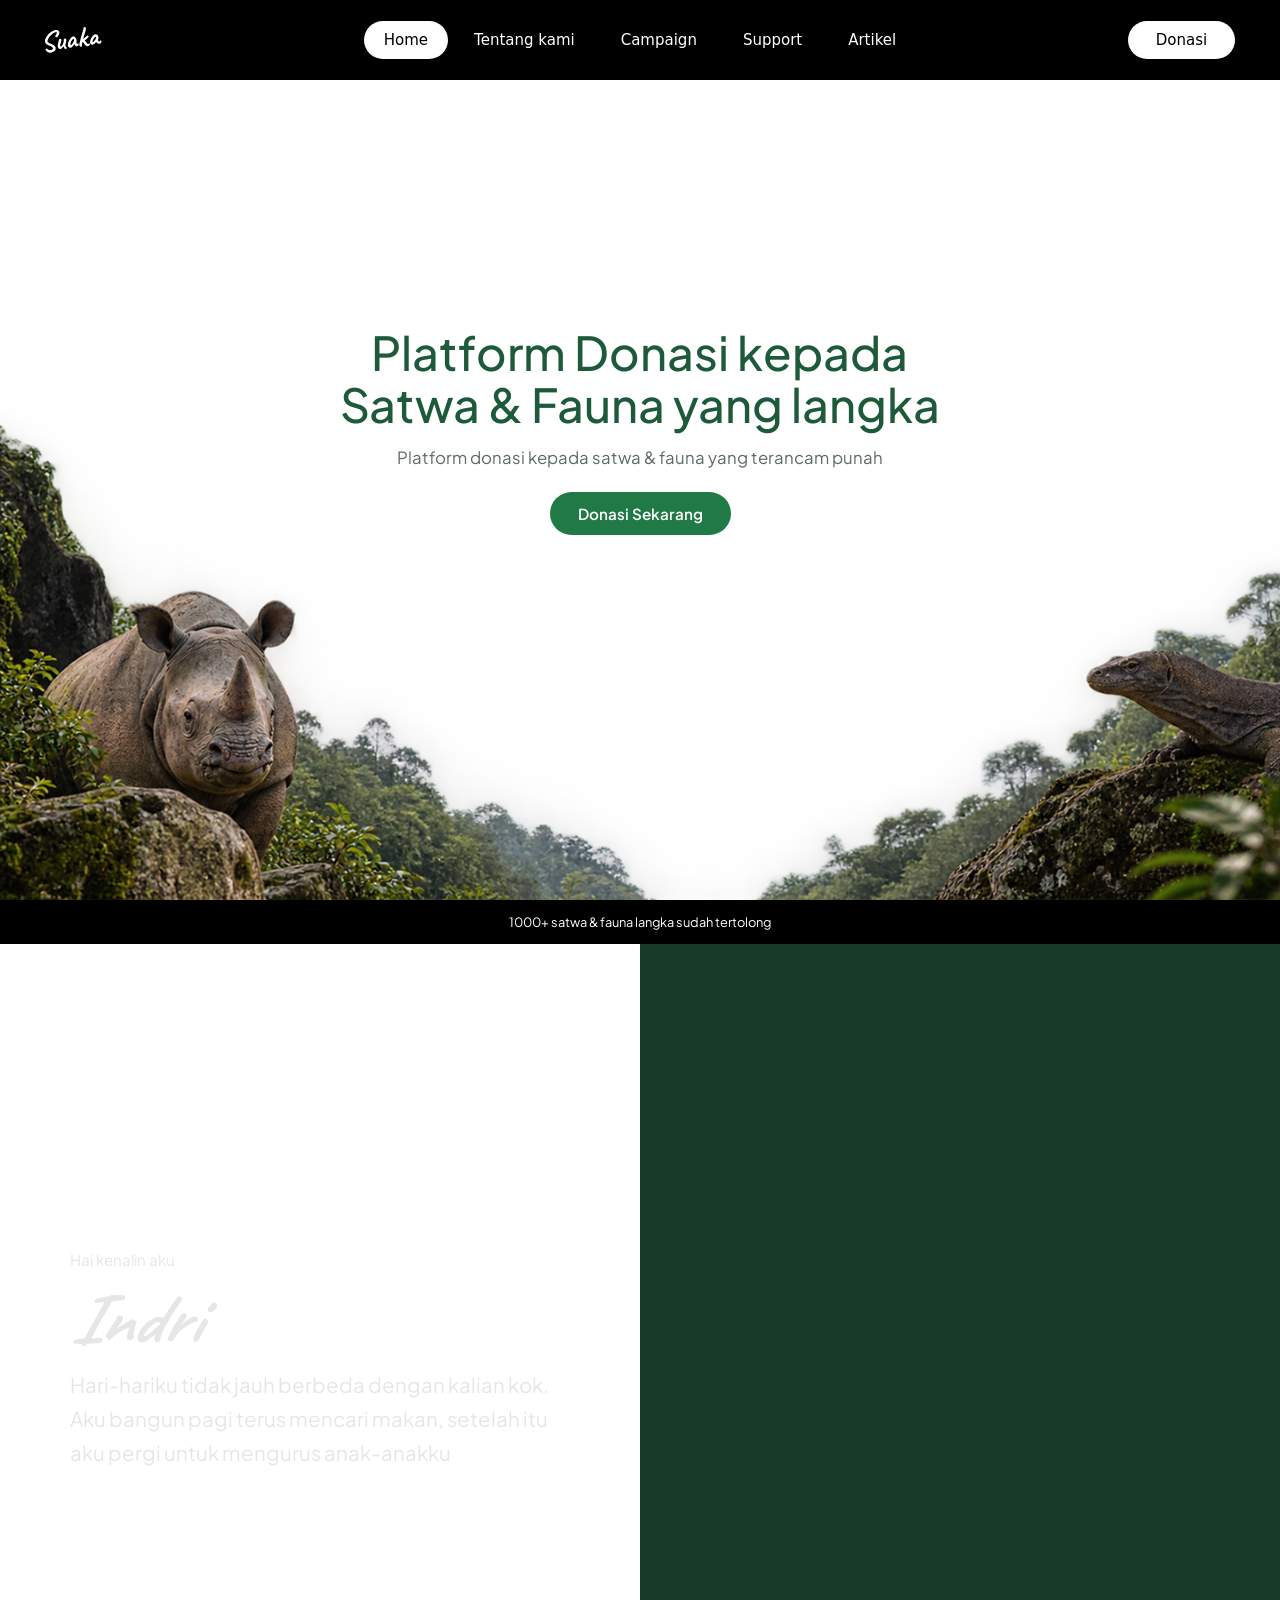
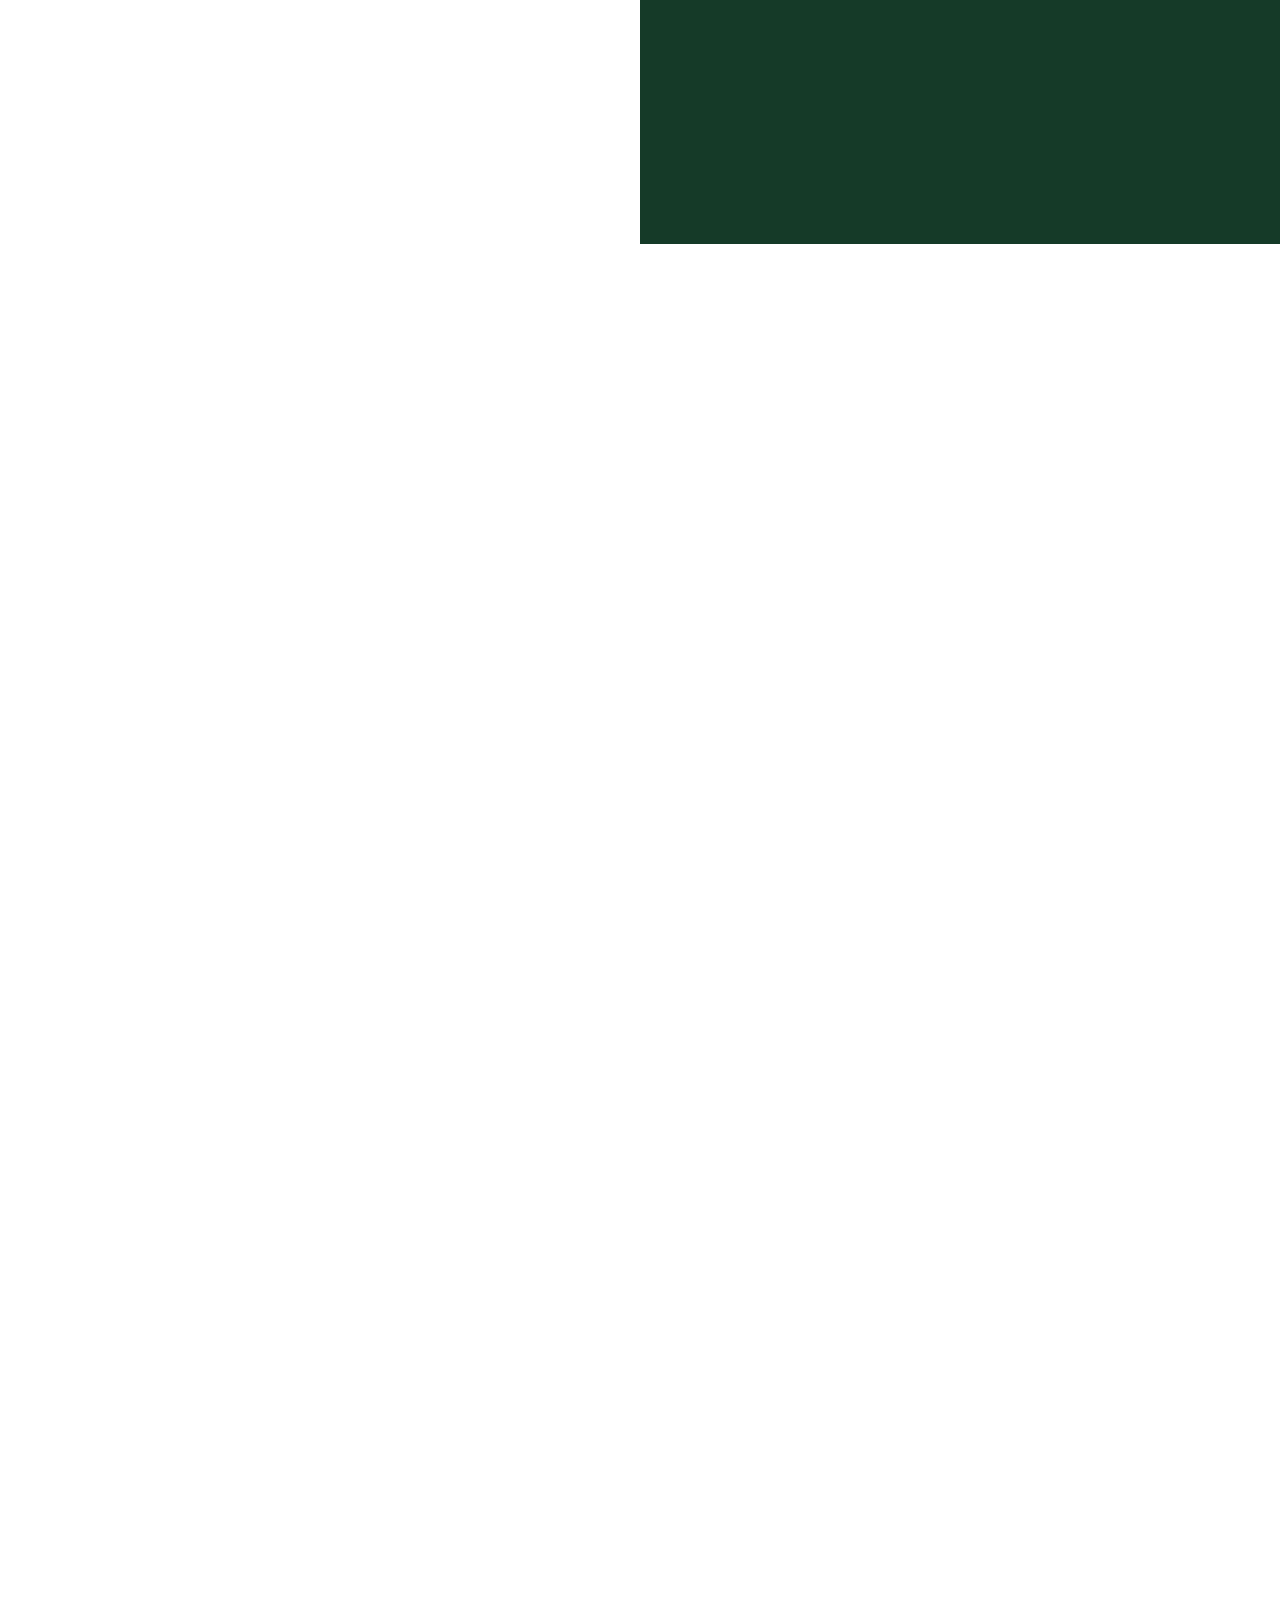
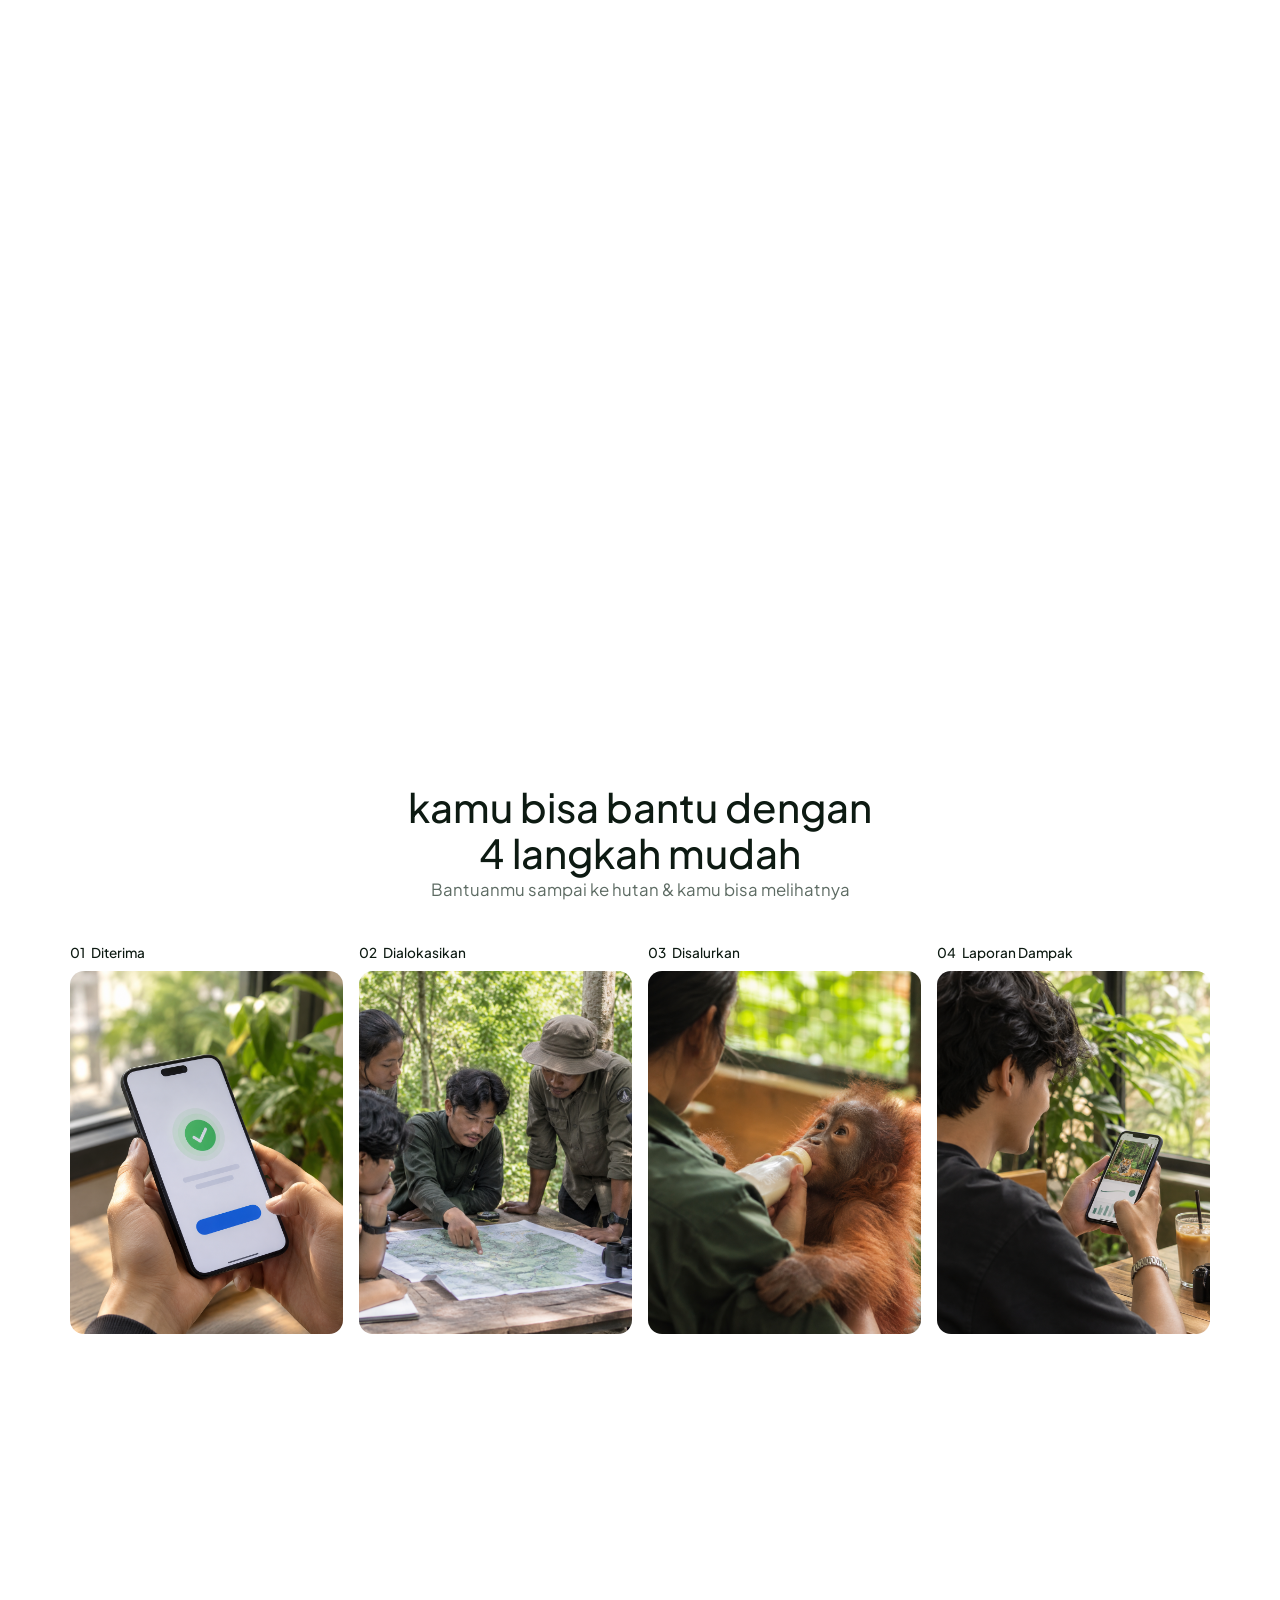
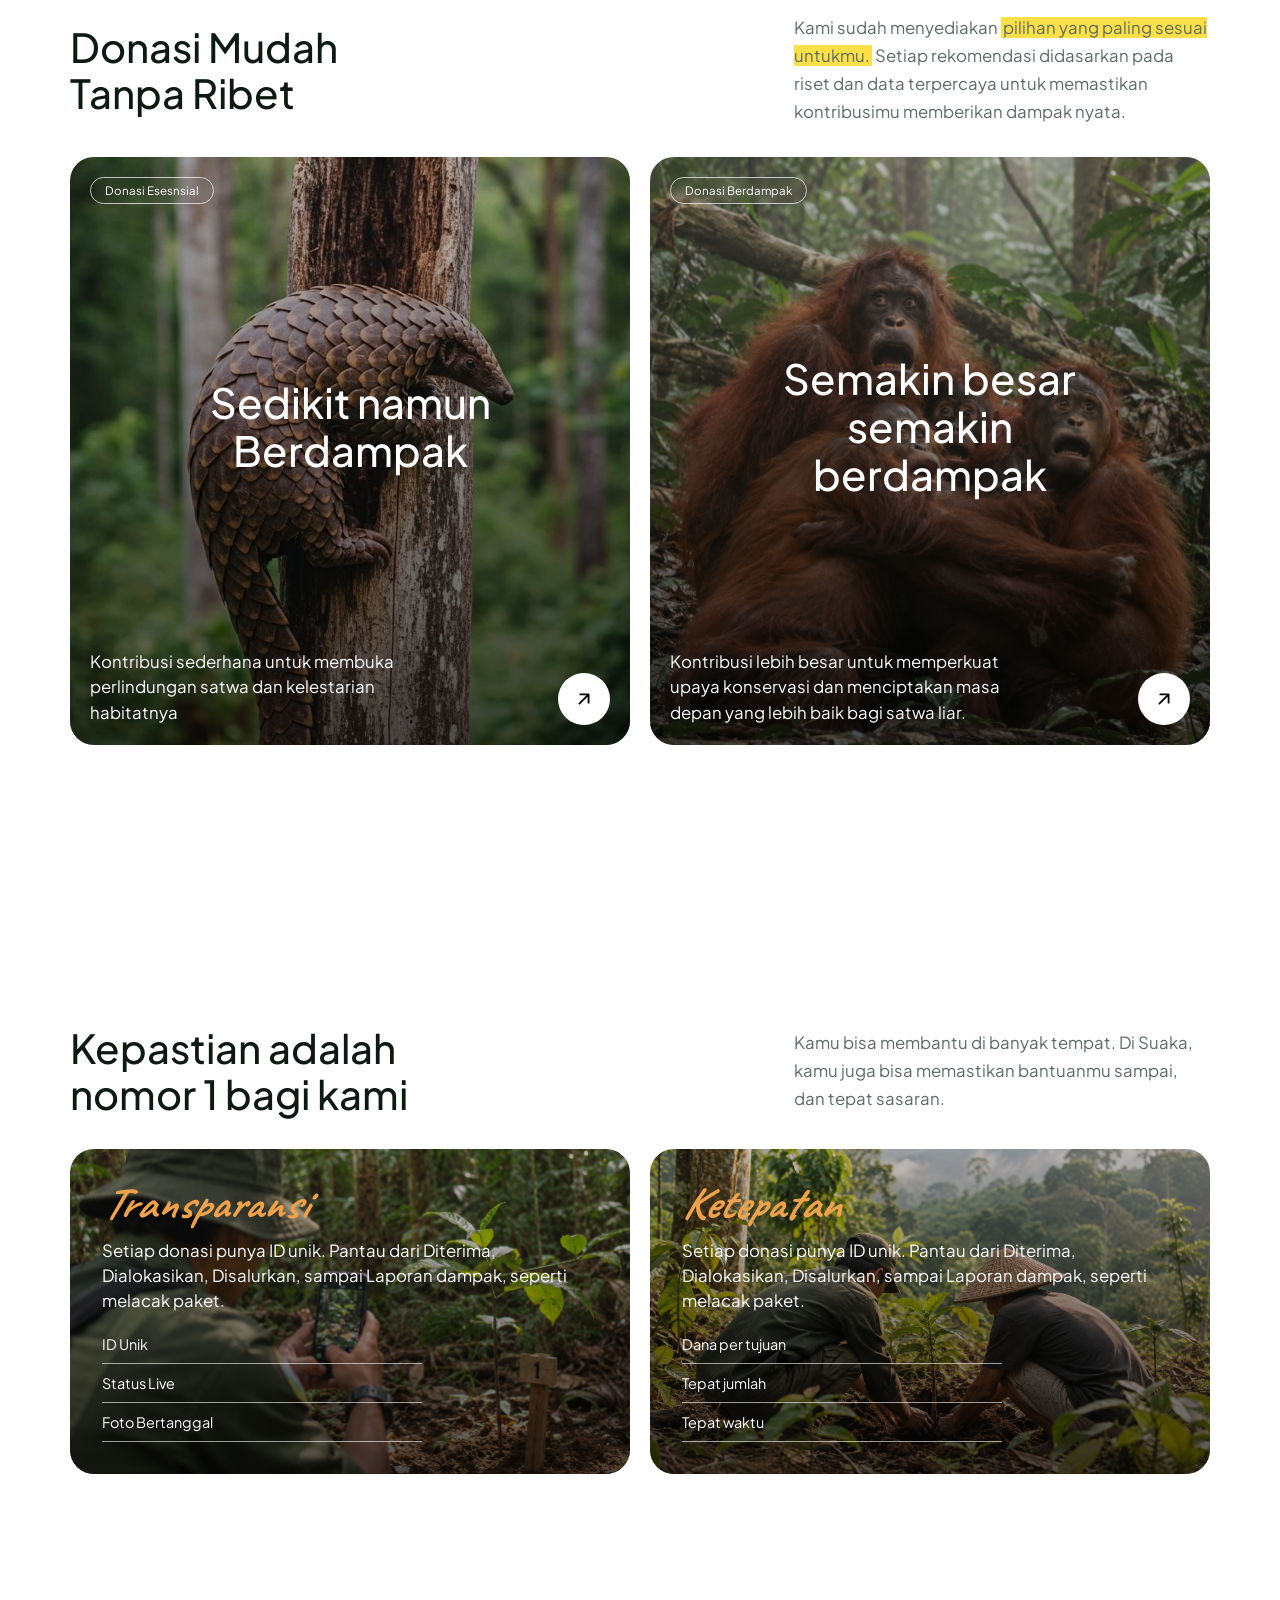
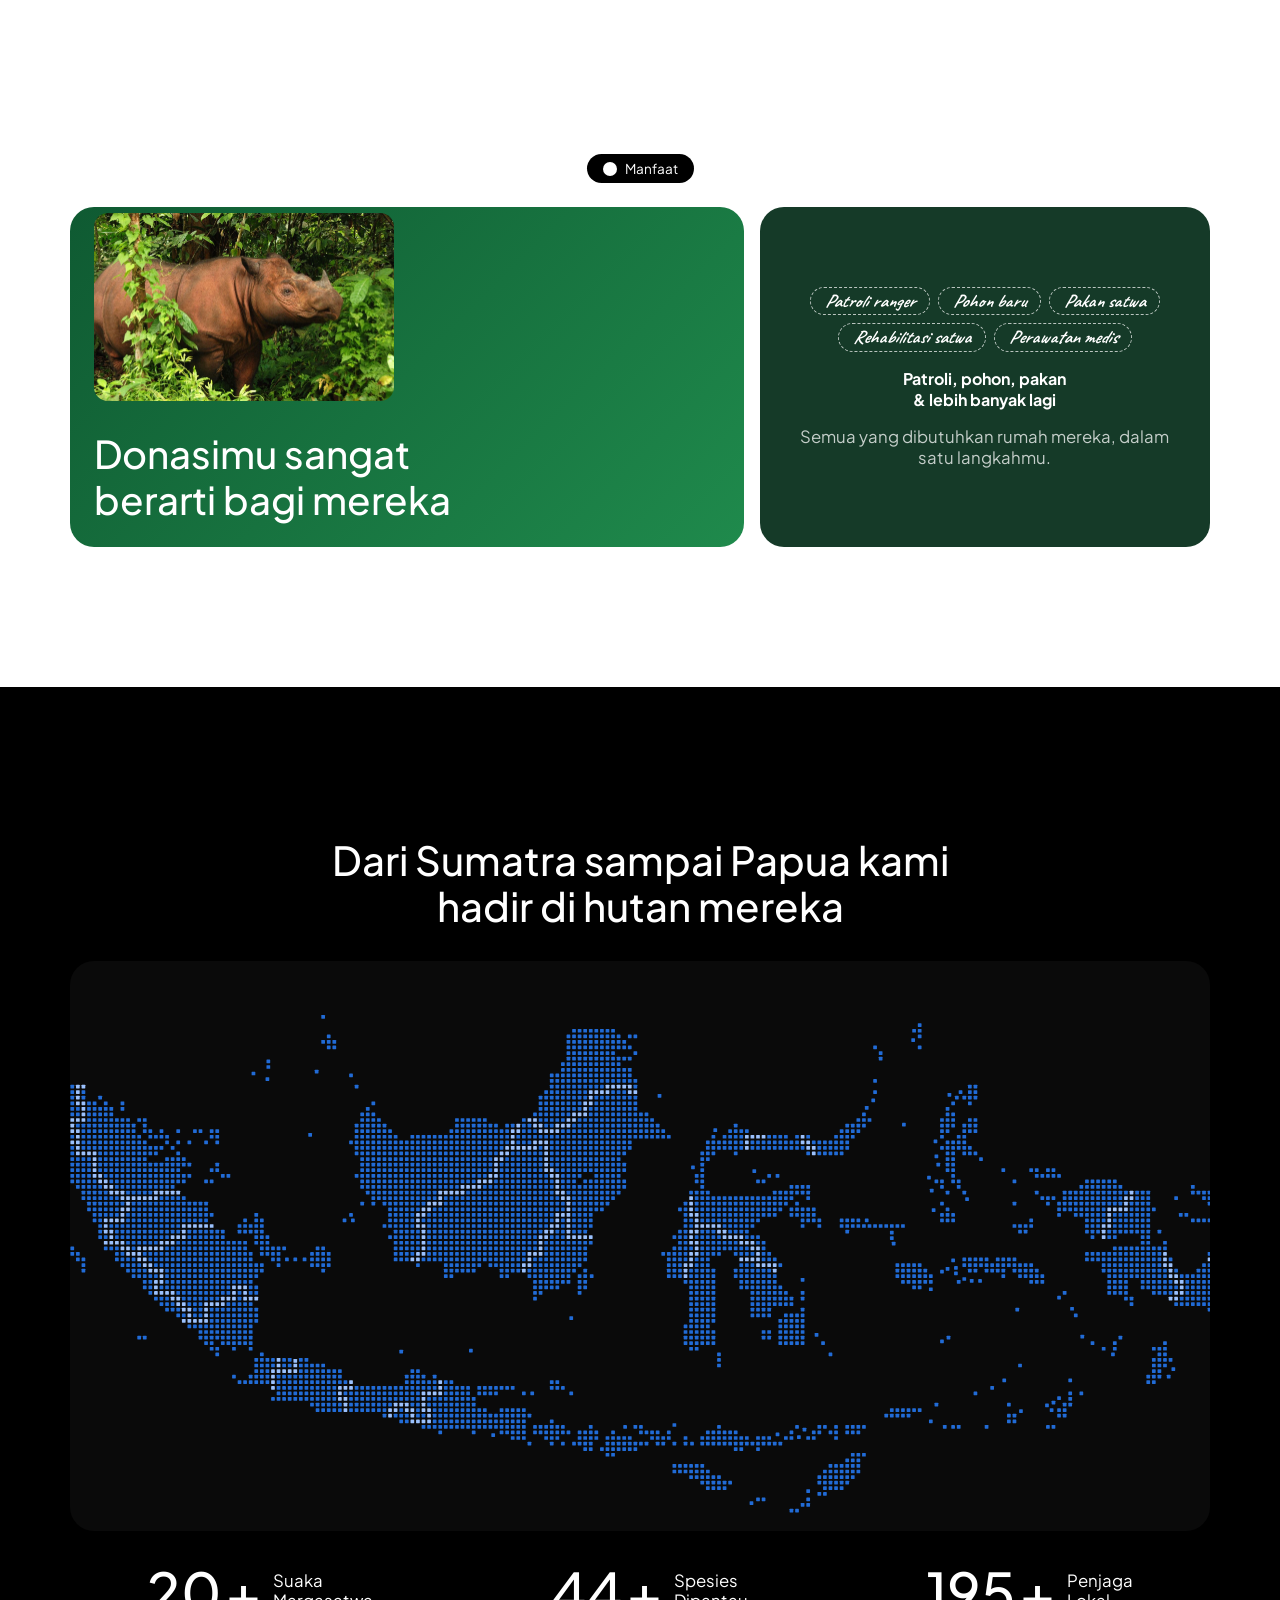
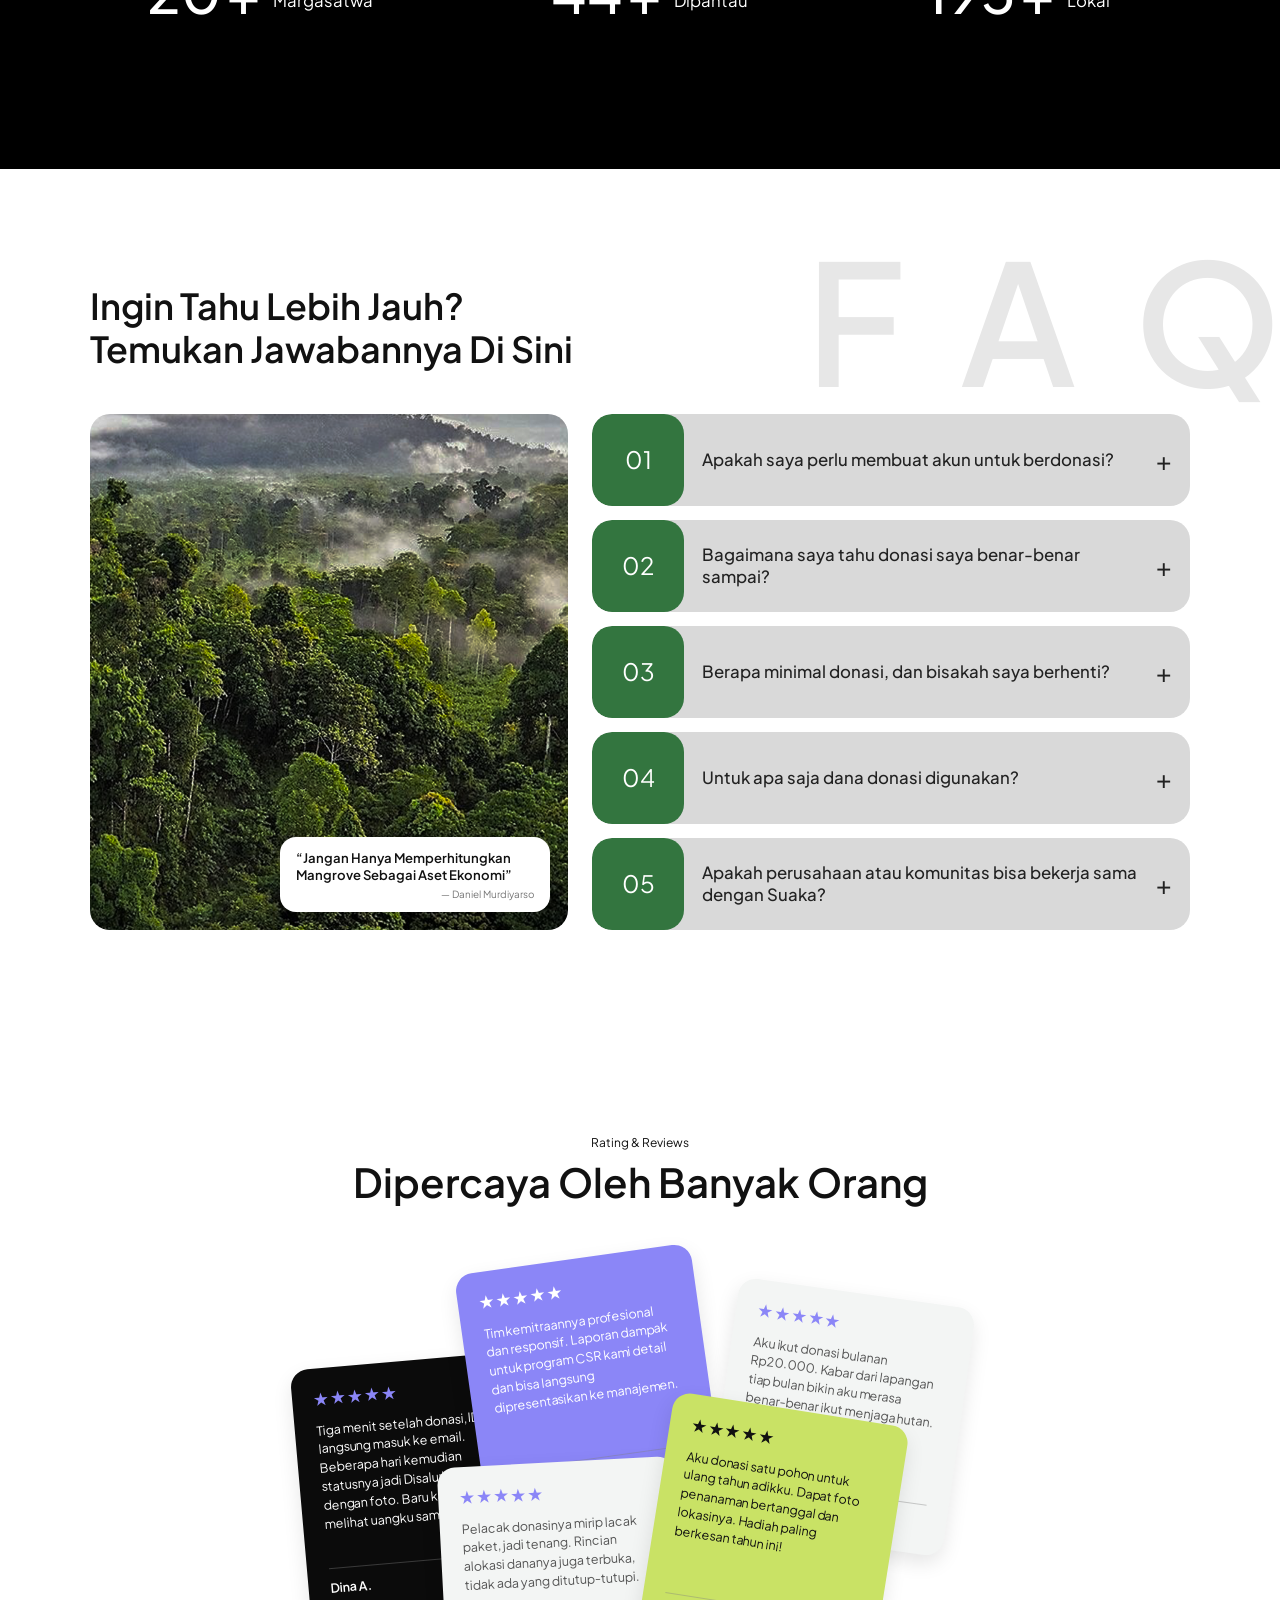
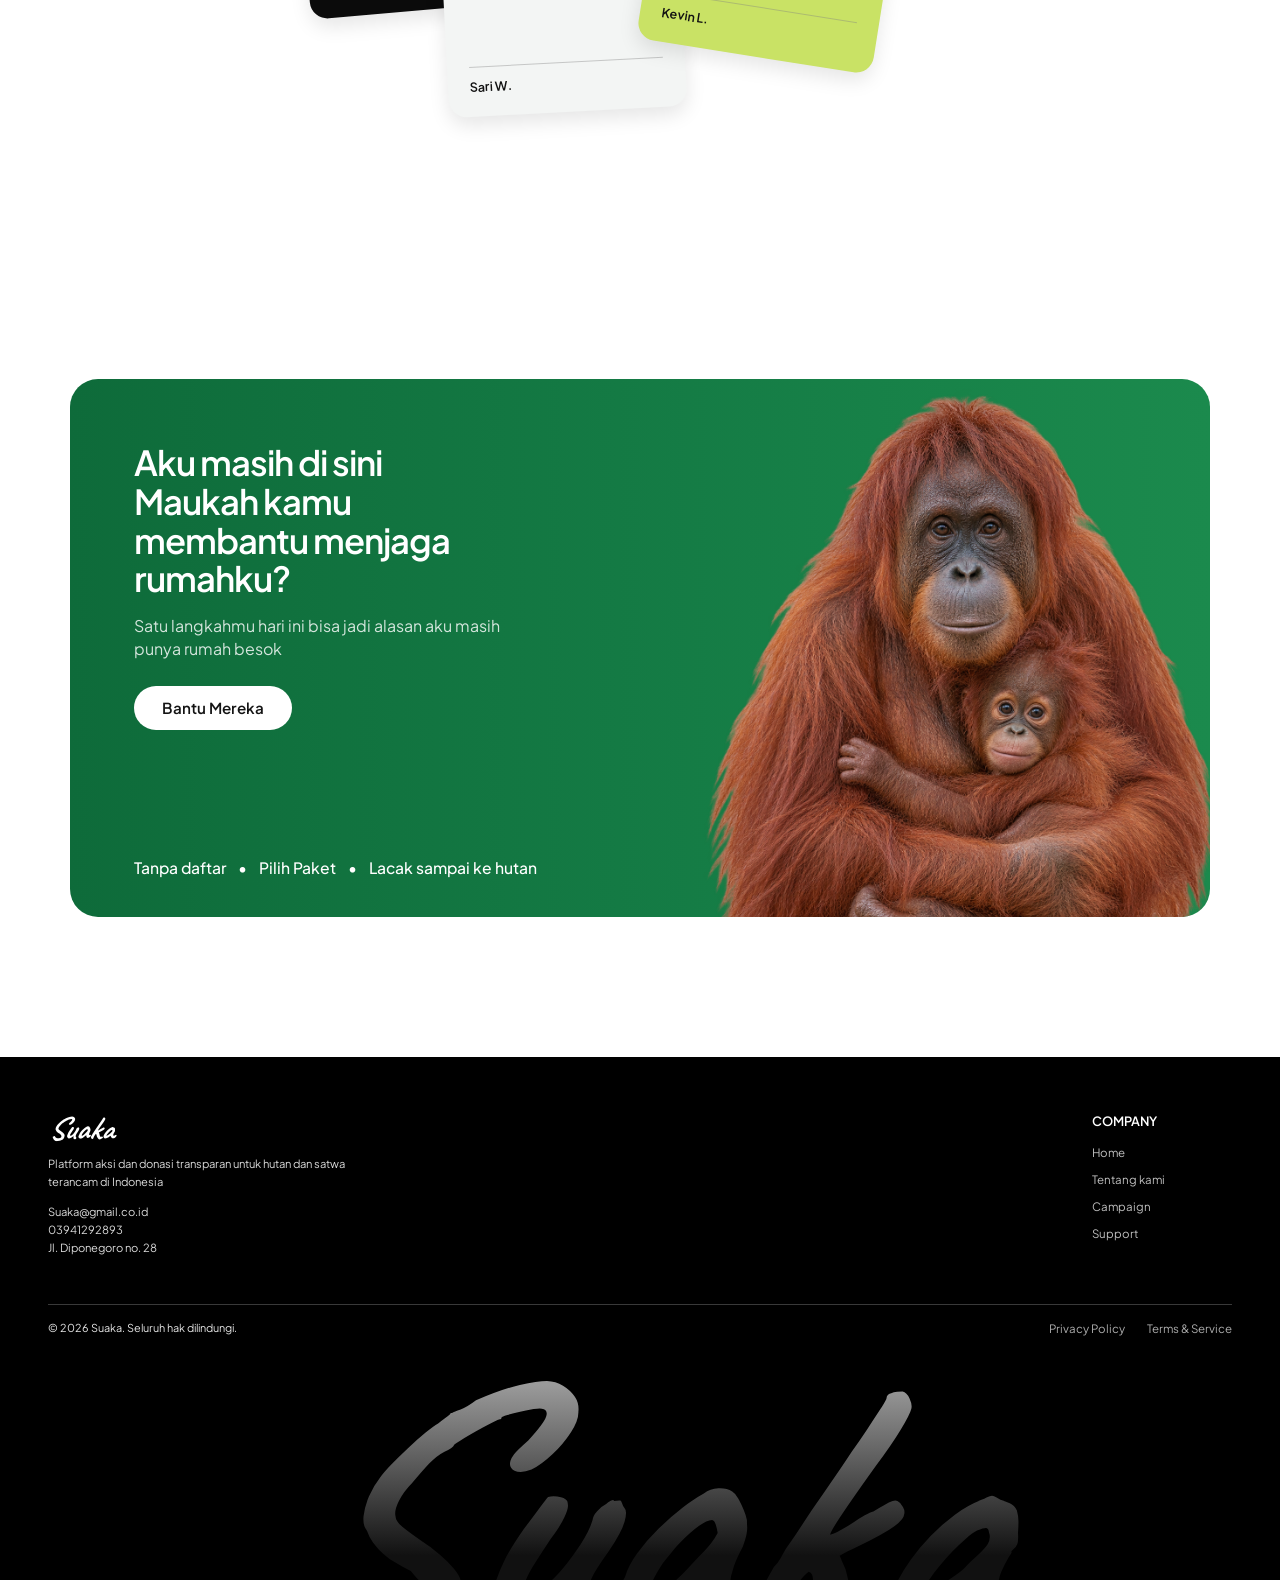
==== commit 07e5eac2: "update background hero mobile" ====
--- a/index.html
+++ b/index.html
@@ -38,10 +38,6 @@
     <main>
       <section class="hero">
         <picture class="hero__bg">
-          <source
-            media="(max-width: 900px)"
-            srcset="Asset/Image/HOMEPAGE/HeroBackground-Mobile.png"
-          />
           <img
             src="Asset/Image/HOMEPAGE/hero background.png"
             alt="Badak dan komodo di tepi hutan"
--- a/css/pages/index.css
+++ b/css/pages/index.css
@@ -608,19 +608,16 @@
 
 @media (max-width: 900px) {
   .hero {
-    background: #eeeded;
-  }
-  .hero__bg,
-  .hero__bg img {
-    height: 100%;
-  }
-  .hero__bg img {
-    object-fit: cover;
-    object-position: center bottom;
+    min-height: 0;
+    background: transparent;
+  }
+  .hero__bg {
+    display: none;
   }
   .hero__content {
-    padding-top: clamp(96px, 16vh, 140px);
-    padding-bottom: clamp(200px, 38vh, 420px);
+    margin-top: 72px;
+    padding-top: clamp(48px, 10vh, 96px);
+    padding-bottom: clamp(48px, 8vh, 80px);
   }
 }
 @media (max-height: 560px) {
